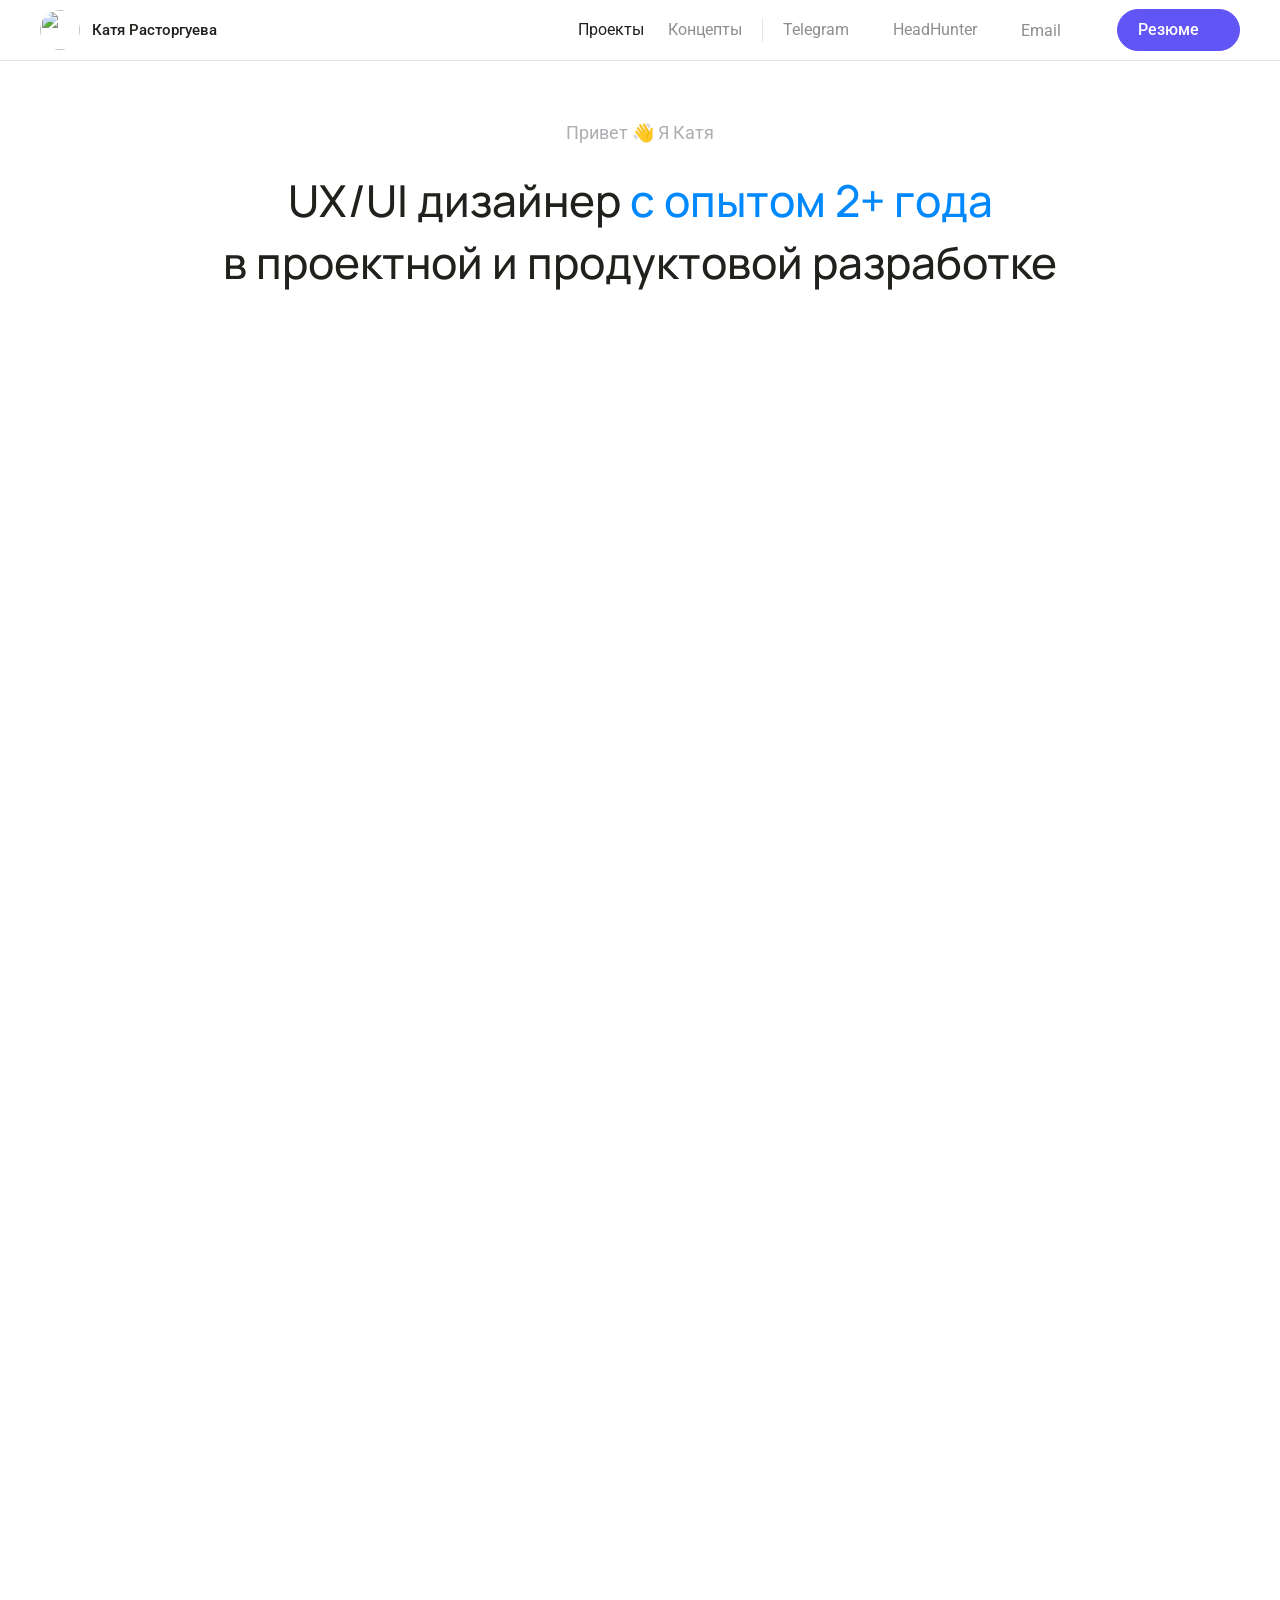
==== index.html @ cc16917a "Правки 10" ====
<!DOCTYPE html>
<html lang="ru">
<head>
  <meta charset="UTF-8">
  <meta name="viewport" content="width=device-width, initial-scale=1">
  <title>Катя Расторгуева — UX/UI дизайнер</title>
  <meta name="description" content="Портфолио UX/UI дизайнера: проекты, концепты и опыт.">
  <link rel="icon" href="assets/favicon/favicon.svg" type="image/svg+xml">
  <link rel="icon" href="assets/favicon/favicon-32.png" type="image/png" sizes="32x32">
  <link rel="apple-touch-icon" href="assets/favicon/apple-touch-icon.png">
  <link rel="preconnect" href="https://fonts.googleapis.com">
  <link rel="preconnect" href="https://fonts.gstatic.com" crossorigin>
  <link href="https://fonts.googleapis.com/css2?family=Roboto:wght@400;500&family=Manrope:wght@500&display=swap" rel="stylesheet">
  <link rel="stylesheet" href="styles.css">
</head>
<body class="page-home">
  <header class="header">
    <div class="container header__inner">
      <a class="profile" href="#top">
        <img class="profile__avatar" src="assets/img/avatar.png" width="40" height="40" alt="">
        <span class="profile__name">Катя Расторгуева</span>
      </a>

      <div class="header__actions">
        <nav class="menu" id="site-menu" aria-label="Основное меню">
          <a class="menu__link is-active" href="#projects" data-section="projects">Проекты</a>
          <a class="menu__link" href="#concepts" data-section="concepts">Концепты</a>
          <img class="menu__divider" src="assets/icons/divider.svg" width="28" height="1" alt="">
          <a class="menu__link menu__link--ext" href="https://t.me/r_ekaterina2415" target="_blank" rel="noopener">
            Telegram <img src="assets/icons/arrow-up-right.svg" width="16" height="16" alt="">
          </a>
          <a class="menu__link menu__link--ext" href="https://tomsk.hh.ru/resume/f0d37228ff0dd548300039ed1f62696d5a6b4d?hhtmFrom=profile" target="_blank" rel="noopener">
            HeadHunter <img src="assets/icons/arrow-up-right.svg" width="16" height="16" alt="">
          </a>
          <button class="menu__link menu__link--ext" type="button" data-copy-email="r.ekaterina2415@gmail.com" aria-label="Скопировать email">
            Email <img src="assets/icons/mail.svg" width="16" height="16" alt="">
          </button>
        </nav>

        <a class="button" href="assets/rastorgueva-ekaterina-cv.pdf" target="_blank" rel="noopener">
          Резюме <img class="button__icon" src="assets/icons/arrow-white.svg" width="16" height="16" alt="">
        </a>

        <button class="burger" type="button" aria-label="Открыть меню" aria-expanded="false" aria-controls="site-menu">
          <span class="burger__line"></span>
          <span class="burger__line"></span>
        </button>
      </div>
    </div>
  </header>

  <main id="top" class="container">
    <section class="hello">
      <p class="hello__greeting">Привет 👋 Я Катя</p>
      <h1 class="hello__title">
        <span class="line"><span class="line__inner">UX/UI дизайнер <span class="hello__accent">с опытом 2+ года</span></span></span>
        <span class="line"><span class="line__inner">в проектной и продуктовой разработке</span></span>
      </h1>
      <p class="hello__text reveal" style="--delay: 450ms">
        Проектирую с нуля и развиваю сайты, веб- и мобильные приложения для <b>B2C</b> и <b>B2B</b>.
      </p>
    </section>

    <section id="projects" class="section" aria-label="Проекты">
      <div class="projects">
        <a class="case reveal" href="case-new-school.html">
          <div class="case__image">
            <img class="case__cover" src="assets/img/card-1-cover.webp" width="1500" height="1000" alt="Макет личного кабинета Новой школы" loading="lazy">
          </div>
          <div class="case__info">
            <p class="case__tags"><span>EdTech</span><span>B2C</span><span>Web</span><span>Mobile App</span><span>2025</span></p>
            <h3 class="case__title">Личный кабинет ученика и родителя</h3>
            <p class="case__text">Редизайн страниц для онлайн-платформы подготовки к ЕГЭ и ОГЭ.</p>
          </div>
        </a>

        <a class="case reveal" href="case-minidino.html" style="--delay: 120ms">
          <div class="case__image">
            <img class="case__cover" src="assets/img/card-2-cover.webp" width="1500" height="1000" alt="Макет карточки товара Minidino" loading="lazy">
          </div>
          <div class="case__info">
            <p class="case__tags"><span>E-commerce</span><span>B2C</span><span>Web</span><span>Mobile App</span><span>2025</span></p>
            <h3 class="case__title">Minidino — редизайн страниц продаж</h3>
            <p class="case__text">Интернет-магазин детской одежды с 15 магазинами и охватом 7&nbsp;млн+.</p>
          </div>
        </a>

        <a class="case reveal" href="case-iasmos.html" style="--case-bg: #d3e5fa; --mock-w: 180.17%; --mock-h: 101.08%; --mock-l: -28.03%; --mock-t: -1.08%">
          <div class="case__image">
            <div class="case__cover">
              <img src="assets/img/card-3-cover.webp" alt="Макет CRM Iasmos" loading="lazy">
            </div>
          </div>
          <div class="case__info">
            <p class="case__tags"><span>E-commerce</span><span>B2B</span><span>Web</span><span>2026</span></p>
            <h3 class="case__title">Iasmos — CRM для менеджеров</h3>
            <p class="case__text">Веб-приложение с нуля для французской парфюмерной компании.</p>
          </div>
        </a>

        <a class="case reveal" href="case-sinftool.html" style="--delay: 120ms; --case-bg: #BDE5E5; --mock-w: 220.42%; --mock-h: 112.5%; --mock-l: -75.35%; --mock-t: -0.96%">
          <div class="case__image">
            <div class="case__mockup">
              <img src="assets/img/card-3-mockup.webp" alt="Макет интернет-магазина Sinftool" loading="lazy">
            </div>
          </div>
          <div class="case__info">
            <p class="case__tags"><span>E-commerce</span><span>B2C</span><span>B2B</span><span>Web</span><span>2026</span></p>
            <h3 class="case__title">Sinftool — интернет-магазин</h3>
            <p class="case__text">Крупный магазин металлорежущего оборудования, спроектированный с нуля.</p>
          </div>
        </a>
      </div>
    </section>

    <section id="concepts" class="section">
      <h2 class="section__title reveal">Концепты</h2>
      <div class="slider reveal">
        <div class="concepts__track">
          <figure class="concept">
            <button class="concept__image" type="button" aria-label="Открыть: Образовательная онлайн-платформа. Главная"><img src="assets/img/concept-1.webp" alt="" loading="lazy"></button>
          </figure>
          <figure class="concept">
            <button class="concept__image" type="button" aria-label="Открыть: Мобильное приложение с рецептами и трекером приемов пищи"><img src="assets/img/concept-2.webp" alt="" loading="lazy"></button>
          </figure>
          <figure class="concept">
            <button class="concept__image" type="button" aria-label="Открыть: Мобильное приложение для сети кофеен"><img src="assets/img/concept-3.webp" alt="" loading="lazy"></button>
          </figure>
        </div>
        <button class="slider__arrow slider__arrow--prev" type="button" aria-label="Предыдущий концепт" disabled>
          <svg width="20" height="20" viewBox="0 0 20 20" fill="none" aria-hidden="true"><path d="M12.5 4.5L7 10l5.5 5.5" stroke="currentColor" stroke-width="1.8" stroke-linecap="round" stroke-linejoin="round"/></svg>
        </button>
        <button class="slider__arrow slider__arrow--next" type="button" aria-label="Следующий концепт">
          <svg width="20" height="20" viewBox="0 0 20 20" fill="none" aria-hidden="true"><path d="M7.5 4.5L13 10l-5.5 5.5" stroke="currentColor" stroke-width="1.8" stroke-linecap="round" stroke-linejoin="round"/></svg>
        </button>
      </div>
    </section>
  </main>

  <footer class="footer container" id="contacts">
    <div class="contact reveal">
      <div class="contact__intro">
        <h2 class="contact__title">Открыта к сотрудничеству <span>и буду рада пообщаться</span></h2>
        <a class="button" href="assets/rastorgueva-ekaterina-cv.pdf" target="_blank" rel="noopener">
          Резюме <img class="button__icon" src="assets/icons/arrow-white.svg" width="16" height="16" alt="">
        </a>
      </div>

      <ul class="contact__list">
        <li>
          <a class="contact__link" href="https://t.me/r_ekaterina2415" target="_blank" rel="noopener">
            Telegram <img src="assets/icons/arrow-up-right.svg" width="16" height="16" alt="">
          </a>
        </li>
        <li>
          <a class="contact__link" href="https://tomsk.hh.ru/resume/f0d37228ff0dd548300039ed1f62696d5a6b4d?hhtmFrom=profile" target="_blank" rel="noopener">
            HeadHunter <img src="assets/icons/arrow-up-right.svg" width="16" height="16" alt="">
          </a>
        </li>
        <li>
          <button class="contact__link" type="button" data-copy-email="r.ekaterina2415@gmail.com" aria-label="Скопировать email">
            Email <img src="assets/icons/mail.svg" width="16" height="16" alt="">
          </button>
        </li>
      </ul>
    </div>
  </footer>

  <dialog class="lightbox" aria-label="Просмотр изображения">
    <button class="lightbox__close" type="button" aria-label="Закрыть">
      <svg width="20" height="20" viewBox="0 0 20 20" fill="none" aria-hidden="true">
        <path d="M4 4l12 12M16 4L4 16" stroke="currentColor" stroke-width="1.8" stroke-linecap="round"/>
      </svg>
    </button>
    <img class="lightbox__image" src="" alt="">
    <p class="lightbox__caption"></p>
  </dialog>

  <div class="toast" role="status" aria-live="polite">
    <span class="toast__text">Email скопирован</span>
    <button class="toast__close" type="button" aria-label="Закрыть уведомление">
      <svg width="16" height="16" viewBox="0 0 20 20" fill="none" aria-hidden="true">
        <path d="M5 5l10 10M15 5L5 15" stroke="currentColor" stroke-width="1.8" stroke-linecap="round"/>
      </svg>
    </button>
  </div>

  <script src="script.js"></script>
</body>
</html>
---- styles.css ----
/* ---------- Tokens (from Figma variables) ---------- */
:root {
  --black: #191919;
  --gray-2: #e4eaf0;
  --gray-3: #74798f;
  --gray-10: #313546;
  --gray-101: #adb5bd;
  --white: #ffffff;
  --link: #1e88e5;
  --accent: #07beb8;
  --bg: #f7f9fb;

  --font-display: "Manrope", system-ui, sans-serif;
  --font-body: "Roboto", system-ui, sans-serif;

  --container: 1600px;
  --gutter: 40px;
  --ease-out: cubic-bezier(0.22, 1, 0.36, 1);
}

/* ---------- Base ---------- */
*,
*::before,
*::after { box-sizing: border-box; }

html { scroll-behavior: smooth; scroll-padding-top: 96px; }

body {
  margin: 0;
  background: var(--bg);
  color: var(--black);
  font-family: var(--font-body);
  -webkit-font-smoothing: antialiased;
  overflow-x: hidden;
}

img { display: block; max-width: 100%; }
a { color: inherit; text-decoration: none; }
h1, h2, p, ul, figure { margin: 0; }
ul { padding: 0; list-style: none; }

.container {
  width: 100%;
  max-width: calc(var(--container) + var(--gutter) * 2);
  margin-inline: auto;
  padding-inline: var(--gutter);
}

/* ---------- Header ---------- */
.header {
  position: sticky;
  top: 0;
  z-index: 10;
  background: rgba(247, 249, 251, 0.35);
  backdrop-filter: blur(12px);
  -webkit-backdrop-filter: blur(12px);
  transition: background-color 0.3s ease;
  animation: fade-in 0.8s ease both;
}
.header.is-scrolled {
  background: rgba(247, 249, 251, 0.75);
}

.header__inner {
  position: relative;
  display: flex;
  align-items: center;
  justify-content: space-between;
  padding-block: 16px;
}

.profile {
  display: flex;
  align-items: center;
  gap: 12px;
}
.profile__avatar {
  width: 40px;
  height: 40px;
  border-radius: 50%;
}
.profile__name {
  font-weight: 500;
  font-size: 15px;
  line-height: 20px;
  white-space: nowrap;
}

.header__actions {
  display: flex;
  align-items: center;
  gap: 10px;
}

.menu {
  position: relative;
  display: flex;
  align-items: center;
  height: 50px;
  padding: 0 10px 0 16px;
  background: rgba(255, 255, 255, 0.9);
  border: 1px solid var(--gray-2);
  border-radius: 25px;
}

.menu__link {
  position: relative;
  display: flex;
  align-items: center;
  gap: 4px;
  height: 50px;
  padding-inline: 12px;
  font-size: 16px;
  line-height: 20px;
  white-space: nowrap;
  opacity: 0.5;
  transition: opacity 0.25s ease;
}
button.menu__link {
  border: 0;
  background: none;
  font: inherit;
  color: inherit;
  cursor: pointer;
}

.menu__link:hover,
.menu__link:focus-visible,
.menu__link.is-active { opacity: 1; }


.menu__divider {
  width: 1px;
  height: 28px;
  object-fit: fill;
  background: var(--gray-2);
  margin-inline: 4px;
}

.button {
  display: inline-flex;
  align-items: center;
  justify-content: center;
  gap: 6px;
  padding: 14px 28px 14px 32px;
  border: 1px solid var(--black);
  border-radius: 25px;
  background: var(--black);
  color: var(--white);
  font-weight: 500;
  font-size: 16px;
  line-height: 20px;
  white-space: nowrap;
  transition: opacity 0.2s ease;
}
.button:hover { opacity: 0.8; }

/* ---------- Home page (new design) ---------- */
.page-home {
  --black: #21201d;
  --bg: var(--white);
  --blue: #0088ff;
  --indigo: #6155f5;
  --gray: #8e8e93;
  --gray-light: #aeaeb2;
  --gray-5: #e5e5ea;
}

/* Header: plain links on white, indigo résumé button */
.page-home .header {
  background: rgba(255, 255, 255, 0.85);
  border-bottom: 1px solid var(--gray-5);
}
.page-home .header.is-scrolled { background: rgba(255, 255, 255, 0.92); }
.page-home .header__inner { height: 60px; padding-block: 0; }
.page-home .header__actions { gap: 24px; }
.page-home .button {
  gap: 8px;
  padding: 10px 16px 10px 20px;
  border-color: var(--indigo);
  background: var(--indigo);
}

@media (min-width: 1101px) {
  .page-home .menu {
    height: 40px;
    padding: 0;
    background: none;
    border: 0;
  }
  .page-home .menu__link { height: 40px; }
  .page-home .menu__divider {
    height: 24px;
    margin-inline: 8px;
    background: var(--gray-5);
  }
}

/* ---------- Hello ---------- */
.hello {
  display: flex;
  flex-direction: column;
  align-items: center;
  gap: 24px;
  padding: 60px 0 100px;
  text-align: center;
}
.hello__greeting {
  font-size: 18px;
  line-height: 24px;
  color: var(--gray-light);
  animation: fade-in 0.8s ease both;
}
.hello__title {
  font-family: var(--font-display);
  font-weight: 500;
  font-size: 44px;
  line-height: 62px;
}
.hello__accent { color: var(--blue); }
.hello__text {
  font-size: 20px;
  line-height: 32px;
  color: var(--gray);
}
.hello__text b { font-weight: 400; color: var(--black); }

/* Line-by-line fade in */
.line { display: block; }
.line__inner {
  display: inline-block;
  animation: fade-in 1s ease both;
}
.line:nth-child(1) .line__inner { animation-delay: 0.15s; }
.line:nth-child(2) .line__inner { animation-delay: 0.3s; }

/* ---------- Sections ---------- */
.section {
  display: flex;
  flex-direction: column;
  gap: 24px;
  width: 100%;
  max-width: 1000px;
  margin-inline: auto;
  padding-bottom: 80px;
}
/* The project grid is wider than the other sections, up to 2000px */
.page-home main.container { --container: 2000px; }
#projects { max-width: 2000px; padding-bottom: 120px; }
#concepts { max-width: 2000px; }
.section__title {
  font-family: var(--font-display);
  font-weight: 500;
  font-size: 26px;
  line-height: 32px;
  letter-spacing: -0.32px;
}

/* ---------- Scroll reveal ---------- */
.reveal {
  opacity: 0;
  transition: opacity 0.9s ease var(--delay, 0ms);
}
.reveal.is-visible { opacity: 1; }

/* ---------- Project cases ---------- */
.projects {
  display: grid;
  grid-template-columns: repeat(2, minmax(0, 1fr));
  gap: 64px 24px;
}

.case {
  display: flex;
  flex-direction: column;
  gap: 20px;
  min-width: 0;
}

.case__image {
  position: relative;
  container-type: size;
  overflow: hidden;
  aspect-ratio: 3 / 2;
  border-radius: 20px;
  background: var(--case-bg, var(--gray-2));
  isolation: isolate;
}

/* White veil over the cover on hover; the mockup sits above it */
.case__image::after {
  content: "";
  position: absolute;
  inset: 0;
  z-index: -1;
  background: var(--white);
  opacity: 0;
  transition: opacity 0.4s ease;
  pointer-events: none;
}
.case:hover .case__image::after { opacity: 0.3; }

/* Ready-made cover: background and mockup in one image */
.case__cover {
  position: absolute;
  inset: 0;
  width: 100%;
  height: 100%;
  object-fit: cover;
  transition: transform 0.7s var(--ease-out);
}
.case__image:has(.case__cover)::after { display: none; }

/* The 700×520 box the mockup crops were measured in, centered at the bottom:
   as wide as the cover, but never taller than 80% of it */
.case__mockup {
  position: absolute;
  inset-inline: 0;
  bottom: 0;
  margin-inline: auto;
  width: min(100cqw, 80cqh * 700 / 520);
  aspect-ratio: 700 / 520;
  transform-origin: bottom center;
  transition: transform 0.7s var(--ease-out);
}
.case__mockup img {
  position: absolute;
  width: var(--mock-w);
  height: var(--mock-h);
  left: var(--mock-l);
  top: var(--mock-t);
  max-width: none;
  opacity: 0;
  transition: opacity 0.9s ease 0.15s;
}
.case.is-visible .case__mockup img { opacity: 1; }

.case__info {
  display: flex;
  flex-direction: column;
  gap: 8px;
}

/* Pills: the first tag (the domain) is highlighted */
.case__tags {
  display: flex;
  flex-wrap: wrap;
  gap: 4px;
  font-weight: 500;
  font-size: 13px;
  line-height: 16px;
  letter-spacing: 0.04em;
  text-transform: uppercase;
}
.case__tags span {
  padding: 4px 8px;
  border-radius: 6px;
  background: #eef1f5;
  color: #8e8e93;
}

.case__title {
  margin: 0;
  font-family: var(--font-display);
  font-weight: 500;
  font-size: 24px;
  line-height: 40px;
  letter-spacing: -0.16px;
  color: var(--black);
  transition: color 0.3s ease;
}

.case__text {
  margin-top: 2px;
  font-size: 16px;
  line-height: 22px;
  color: var(--gray-3);
}

a.case { cursor: pointer; }
a.case:hover .case__mockup { transform: translateY(-6px) scale(1.01); }
a.case:hover .case__cover { transform: scale(1.015); }
.case:focus-visible { outline: 2px solid var(--accent); outline-offset: 6px; border-radius: 24px; }

/* ---------- Concepts ---------- */
/* Horizontal slider: square cards, three per view on desktop */
.page-home { overflow-x: clip; }
.slider { position: relative; }
/* The track bleeds to the window edges, while the first card stays aligned with the grid */
.concepts__track {
  display: flex;
  gap: 16px;
  margin-inline: calc(50% - 50vw);
  padding-inline: calc(50vw - 50%);
  /* Same offset as the padding, but % here would refer to the track itself */
  scroll-padding-inline: max(var(--gutter), (100vw - 2000px) / 2);
  /* Room for the hover zoom: overflow-x: auto clips vertically too */
  padding-block: 24px;
  margin-block: -24px;
  overflow-x: auto;
  scroll-snap-type: x mandatory;
  overscroll-behavior-x: contain;
  scrollbar-width: none;
}
.concepts__track::-webkit-scrollbar { display: none; }

.concept {
  position: relative;
  flex: 0 0 calc((100% - 32px) / 3);
  scroll-snap-align: start;
}

.concept__image {
  display: block;
  width: 100%;
  aspect-ratio: 1;
  padding: 0;
  border: 0;
  overflow: hidden;
  border-radius: 24px;
  background: var(--gray-2);
  cursor: zoom-in;
  transition: transform 0.5s var(--ease-out);
}
.concept:hover .concept__image { transform: scale(1.02); }
.concept__image:focus-visible { outline: 2px solid var(--accent); outline-offset: -2px; }
.concept__image img {
  width: 100%;
  height: 100%;
  object-fit: cover;
}

/* Arrows appear while the slider is hovered and hide at either end */
.slider__arrow {
  position: absolute;
  top: 50%;
  z-index: 1;
  display: grid;
  place-items: center;
  width: 48px;
  height: 48px;
  padding: 0;
  border: 0;
  border-radius: 50%;
  background: rgba(255, 255, 255, 0.9);
  box-shadow: 0 4px 16px rgba(25, 25, 25, 0.12);
  color: var(--black);
  cursor: pointer;
  opacity: 0;
  transform: translateY(-50%);
  transition: opacity 0.2s ease, background-color 0.2s ease;
}
.slider__arrow--prev { left: 16px; }
.slider__arrow--next { right: 16px; }
.slider:hover .slider__arrow,
.slider__arrow:focus-visible { opacity: 1; }
.slider__arrow:hover { background: var(--white); }
.slider__arrow:focus-visible { outline: 2px solid var(--accent); outline-offset: 2px; }
.slider .slider__arrow:disabled { opacity: 0; pointer-events: none; }

@media (hover: none) {
  .slider__arrow { display: none; }
}

@media (max-width: 960px) {
  .concept { flex-basis: calc((100% - 16px) / 2); }
}

/* ---------- Case page ---------- */
.case-page {
  padding: 40px var(--gutter) 140px;
  max-width: 1000px;
  margin-inline: auto;
}

/* Hero */
.case-hero {
  position: relative;
  aspect-ratio: 1500 / 1000;
  border-radius: 24px;
  overflow: hidden;
}
.case-hero__cover {
  display: block;
  width: 100%;
  height: 100%;
  object-fit: cover;
}

/* Back button sits in a notch cut out of the hero's bottom-left corner */
.case-hero__back {
  position: absolute;
  left: 0;
  bottom: 0;
  display: grid;
  place-items: center;
  width: 60px;
  height: 60px;
  border-top-right-radius: 24px;
  background: var(--bg);
}
.case-hero__back > img:first-child { transition: transform 0.3s var(--ease-out); }
.case-hero__back:hover > img:first-child { transform: translateX(-4px); }
.case-hero__back:focus-visible { outline: 2px solid var(--accent); outline-offset: -4px; }
.case-hero__corner { position: absolute; }
.case-hero__corner--top { left: 0; bottom: 100%; }
.case-hero__corner--right { left: 100%; bottom: 0; }

/* Two-column text rows: 400px aside + content */
.case-row {
  display: flex;
  gap: 40px;
  align-items: flex-start;
  padding-bottom: 80px;
}
.case-row--intro { padding: 80px 0 120px; }

.case-row__aside {
  display: flex;
  flex-direction: column;
  gap: 24px;
  flex: 0 0 400px;
}
.case-row__body {
  display: flex;
  flex-direction: column;
  gap: 24px;
  flex: 1;
  min-width: 0;
}

.case-intro__title {
  font-family: var(--font-display);
  font-weight: 500;
  font-size: 42px;
  line-height: 42px;
}
.case-intro__title--long { line-height: 50px; }
.case-intro__link {
  align-self: flex-start;
  font-size: 18px;
  line-height: 32px;
  color: var(--link);
  text-decoration: underline;
  text-underline-position: from-font;
  transition: opacity 0.2s ease;
}
.case-intro__link:hover { opacity: 0.6; }
.case-intro__meta {
  font-size: 18px;
  line-height: 32px;
  color: var(--gray-3);
}

.case-row__title {
  font-family: var(--font-display);
  font-weight: 500;
  font-size: 28px;
  line-height: 36px;
}

.case-row__body h3 {
  margin: 0;
  font-weight: 600;
  font-size: 20px;
  line-height: 32px;
}

.case-text {
  display: flex;
  flex-direction: column;
  gap: 10px;
  font-size: 18px;
  line-height: 30px;
}
.case-text ul {
  padding-left: 27px;
  list-style: disc;
}

/* Screenshots */
.case-gallery {
  display: flex;
  flex-direction: column;
  gap: 20px;
  padding-bottom: 100px;
}
.case-gallery--last { padding-bottom: 0; }
.case-gallery__pair {
  display: grid;
  grid-template-columns: repeat(2, 1fr);
  gap: 20px;
}

.case-shot {
  display: block;
  width: 100%;
  aspect-ratio: var(--ratio, 1 / 1);
  padding: 0;
  border: 0;
  overflow: hidden;
  border-radius: 20px;
  background: var(--gray-2);
  cursor: zoom-in;
}
.case-shot--wide { border-radius: 24px; }
.case-shot img {
  width: 100%;
  height: 100%;
  object-fit: cover;
  transition: transform 0.8s var(--ease-out);
}
.case-shot:hover img { transform: scale(1.02); }
.case-shot:focus-visible { outline: 2px solid var(--accent); outline-offset: 4px; }

/* ---------- Lightbox ---------- */
.lightbox {
  width: 100vw;
  height: 100vh;
  max-width: none;
  max-height: none;
  margin: 0;
  padding: 72px 24px 40px;
  border: 0;
  background: transparent;
  display: flex;
  flex-direction: column;
  align-items: center;
  justify-content: center;
  gap: 16px;
  opacity: 0;
  transition: opacity 0.3s ease;
}
.lightbox:not([open]) { display: none; }
.lightbox.is-open { opacity: 1; }
.lightbox::backdrop { background: rgba(15, 17, 22, 0.85); }

.lightbox__image {
  max-width: min(1400px, 100%);
  max-height: calc(100% - 40px);
  object-fit: contain;
  border-radius: 16px;
  transform: scale(0.94);
  transition: transform 0.4s var(--ease-out);
}
.lightbox.is-open .lightbox__image { transform: none; }

.lightbox__caption:empty { display: none; }
.lightbox__caption {
  font-size: 16px;
  line-height: 24px;
  color: rgba(255, 255, 255, 0.7);
  text-align: center;
}

.lightbox__close {
  position: absolute;
  top: 20px;
  right: 20px;
  display: grid;
  place-items: center;
  width: 44px;
  height: 44px;
  border: 0;
  border-radius: 50%;
  background: rgba(255, 255, 255, 0.12);
  color: var(--white);
  cursor: pointer;
  transition: background-color 0.2s ease, transform 0.3s var(--ease-out);
}
.lightbox__close:hover { background: rgba(255, 255, 255, 0.24); transform: rotate(90deg); }
.lightbox__close:focus-visible { outline: 2px solid var(--white); outline-offset: 2px; }

/* ---------- Toast ---------- */
.toast {
  position: fixed;
  left: 50%;
  bottom: 32px;
  z-index: 20;
  display: flex;
  align-items: center;
  gap: 10px;
  padding: 10px 10px 10px 20px;
  border-radius: 28px;
  background: rgba(25, 25, 25, 0.8);
  backdrop-filter: blur(12px);
  -webkit-backdrop-filter: blur(12px);
  color: var(--white);
  font-size: 16px;
  line-height: 20px;
  white-space: nowrap;
  box-shadow: 0 12px 32px -12px rgba(25, 25, 25, 0.5);
  opacity: 0;
  visibility: hidden;
  transform: translate(-50%, 24px);
  transition: opacity 0.3s ease, transform 0.4s var(--ease-out), visibility 0s linear 0.4s;
}
.toast.is-visible {
  opacity: 1;
  visibility: visible;
  transform: translate(-50%, 0);
  transition: opacity 0.3s ease, transform 0.4s var(--ease-out), visibility 0s;
}
.toast__close {
  display: grid;
  place-items: center;
  width: 28px;
  height: 28px;
  margin-left: 6px;
  padding: 0;
  border: 0;
  border-radius: 50%;
  background: rgba(255, 255, 255, 0.12);
  color: var(--white);
  cursor: pointer;
  transition: background-color 0.2s ease;
}
.toast__close:hover { background: rgba(255, 255, 255, 0.24); }
.toast__close:focus-visible { outline: 2px solid var(--white); outline-offset: 2px; }

/* ---------- Footer ---------- */
.footer {
  display: flex;
  flex-direction: column;
  align-items: center;
  gap: 48px;
  padding-bottom: 100px;
}

.footer__title {
  font-family: var(--font-display);
  font-weight: 500;
  font-size: 50px;
  line-height: 62px;
  text-align: center;
}

.footer__signature {
  position: relative;
  width: 271px;
  height: 52px;
}
.footer__signature > img:first-child {
  width: 271px;
  height: 52px;
  clip-path: inset(0 100% 0 0);
  transition: clip-path 1.6s cubic-bezier(0.65, 0, 0.35, 1) 0.3s;
}
.footer__signature.is-visible > img:first-child { clip-path: inset(0 0 0 0); }

.footer__arrow {
  position: absolute;
  left: 287px;
  top: 30px;
  width: 15.8px;
  height: 51.1px;
  opacity: 0;
  transition: opacity 0.4s ease 1.7s;
}
.footer__signature.is-visible .footer__arrow {
  opacity: 1;
  animation: bob 1.8s ease-in-out 2.1s infinite;
}

@keyframes bob {
  0%, 100% { transform: translateY(0); }
  50%      { transform: translateY(5px); }
}

.footer__menu {
  display: flex;
  align-items: center;
}
.footer__menu .menu__link {
  padding-inline: 20px;
  font-size: 18px;
  line-height: 17px;
}

/* Home footer: contact card as wide as the project grid */
.page-home .footer {
  --container: 2000px;
  display: block;
  padding-bottom: 40px;
}

.contact {
  display: flex;
  align-items: flex-start;
  gap: 80px;
  padding: 80px;
  border-radius: 32px;
  background: #F2F4F8;
}
.contact__intro,
.contact__list { flex: 1 1 0; min-width: 0; }

.contact__intro {
  display: flex;
  flex-direction: column;
  align-items: flex-start;
  gap: 40px;
}
.contact__title {
  margin: 0;
  font-family: var(--font-display);
  font-weight: 500;
  font-size: 44px;
  line-height: 56px;
  letter-spacing: -0.4px;
  color: var(--black);
}
.contact__title span { display: block; color: var(--gray); }

.contact__list {
  margin: 0;
  padding: 0;
  list-style: none;
}
.contact__list li { padding-block: 10px; border-bottom: 1px solid #c7c7cc; }
.contact__list li:last-child { border-bottom: 0; }
.contact__link {
  display: flex;
  align-items: center;
  justify-content: space-between;
  width: 100%;
  height: 40px;
  padding: 0 16px;
  border: 0;
  background: none;
  font: inherit;
  font-size: 18px;
  line-height: 20px;
  color: var(--black);
  cursor: pointer;
  opacity: 0.5;
  transition: opacity 0.2s ease;
}
.contact__link:hover { opacity: 1; }
.contact__link:focus-visible { opacity: 1; outline: 2px solid var(--accent); outline-offset: 2px; }

@media (max-width: 960px) {
  .contact { flex-direction: column; gap: 40px; padding: 48px; }
  .contact__intro, .contact__list { flex: none; width: 100%; }
}

@media (max-width: 720px) {
  .page-home .footer { padding-bottom: 16px; }
  .contact { gap: 32px; padding: 32px 20px 20px; border-radius: 24px; }
  .contact__intro { gap: 24px; }
  .contact__title { font-size: 30px; line-height: 40px; }
  .contact__link { padding-inline: 8px; font-size: 17px; }
}

/* ---------- Responsive ---------- */
/* ---------- Burger menu ---------- */
.burger { display: none; }

@media (max-width: 1100px) {
  .burger {
    position: relative;
    display: block;
    flex: none;
    width: 50px;
    height: 50px;
    padding: 0;
    border: 1px solid var(--gray-2);
    border-radius: 50%;
    background: rgba(255, 255, 255, 0.9);
    cursor: pointer;
    transition: border-color 0.2s ease;
  }
  .burger:hover { border-color: var(--gray-101); }
  .burger:focus-visible { outline: 2px solid var(--accent); outline-offset: 2px; }

  .burger__line {
    position: absolute;
    left: 15px;
    width: 18px;
    height: 1.6px;
    border-radius: 1px;
    background: var(--black);
    transition: transform 0.35s var(--ease-out);
  }
  .burger__line:nth-child(1) { top: 20px; }
  .burger__line:nth-child(2) { top: 27px; }
  .burger[aria-expanded="true"] .burger__line:nth-child(1) { transform: translateY(3.5px) rotate(45deg); }
  .burger[aria-expanded="true"] .burger__line:nth-child(2) { transform: translateY(-3.5px) rotate(-45deg); }

  /* The desktop menu turns into a dropdown panel under the header */
  .menu {
    position: absolute;
    top: calc(100% - 6px);
    right: var(--gutter);
    flex-direction: column;
    align-items: stretch;
    width: 300px;
    height: auto;
    padding: 8px;
    border-radius: 20px;
    background: var(--white);
    box-shadow: 0 20px 40px -16px rgba(25, 25, 25, 0.18);
    opacity: 0;
    visibility: hidden;
    transform: translateY(-8px) scale(0.98);
    transform-origin: top right;
    transition: opacity 0.25s ease, transform 0.35s var(--ease-out), visibility 0s linear 0.35s;
  }
  .menu.is-open {
    opacity: 1;
    visibility: visible;
    transform: none;
    transition: opacity 0.25s ease, transform 0.35s var(--ease-out), visibility 0s;
  }

  .menu__link {
    justify-content: space-between;
    width: 100%;
    height: 48px;
    padding-inline: 12px;
    border-radius: 12px;
    font-size: 17px;
  }

  .menu__divider {
    width: auto;
    height: 1px;
    margin: 6px 12px;
  }
}

@media (max-width: 960px) {
  .case-row { flex-direction: column; gap: 24px; }
  .case-row__aside { flex: none; width: 100%; }
  .case-row--intro { padding: 56px 0 80px; }
}

@media (max-width: 720px) {
  .case-page { padding-top: 16px; padding-bottom: 80px; }
  .case-hero__back { width: 48px; height: 48px; border-top-right-radius: 18px; }
  .case-hero__corner { width: 10px; height: 10px; }
  .case-row { padding-bottom: 56px; }
  .case-row--intro { padding: 40px 0 64px; }
  .case-row__aside { gap: 12px; }
  .case-row__body { gap: 16px; }
  .case-intro__title { font-size: 34px; line-height: 38px; }
  .case-intro__title--long { line-height: 42px; }
  .case-row__title { font-size: 24px; line-height: 32px; }
  .case-row__body h3 { font-size: 18px; line-height: 28px; }
  .case-text { font-size: 16px; line-height: 26px; }
  .case-gallery { gap: 12px; padding-bottom: 64px; }
  .case-gallery__pair { grid-template-columns: 1fr; gap: 12px; }
  .case-shot, .case-shot--wide { border-radius: 16px; }

  :root { --gutter: 16px; }
  .header__inner { gap: 12px; }
  .menu { width: calc(100% - var(--gutter) * 2); }
  .button { padding: 12px 20px 12px 24px; }

  .page-home .header__inner { height: 56px; }
  .hello { gap: 16px; padding: 40px 0 64px; }
  .hello__greeting { font-size: 17px; line-height: 26px; }
  .hello__title { font-size: 30px; line-height: 40px; }
  .line, .line__inner { display: inline; }
  .hello__text { font-size: 17px; line-height: 27px; }

  .section, #projects { gap: 20px; padding-bottom: 72px; }
  .section__title { font-size: 24px; line-height: 30px; }

  .projects { grid-template-columns: minmax(0, 1fr); gap: 40px; }
  .case__image { border-radius: 16px; }
  .case__title { font-size: 20px; line-height: 28px; }
  a.case:hover .case__mockup { transform: translateY(-6px); }

  .concepts__track { gap: 16px; }
  .concept { flex-basis: 82%; }
  .concept__image { border-radius: 16px; }

  .footer { gap: 36px; padding-bottom: 64px; }
  .footer__title { font-size: 32px; line-height: 40px; }
  .footer__menu .menu__link { padding-inline: 12px; font-size: 16px; }
  .toast { bottom: 20px; }
}

@media (max-width: 480px) {
  .profile { min-width: 0; gap: 10px; }
  .profile__avatar { flex: none; }
  .profile__name { white-space: normal; font-size: 15px; line-height: 18px; }
  .header__actions { gap: 8px; flex: none; }
  .button { gap: 4px; padding: 12px 16px; font-size: 15px; }
}

@keyframes fade-in {
  from { opacity: 0; }
  to   { opacity: 1; }
}

/* ---------- Reduced motion ---------- */
@media (prefers-reduced-motion: reduce) {
  html { scroll-behavior: auto; }
  *,
  *::before,
  *::after {
    animation-duration: 0.01ms !important;
    animation-iteration-count: 1 !important;
    transition-duration: 0.01ms !important;
    transition-delay: 0s !important;
  }
  .case-hero__mockup img { animation: none; }
  .reveal,
  .case__mockup img { opacity: 1; transform: none; }
  .footer__signature > img:first-child { clip-path: none; }
  .footer__arrow { opacity: 1; }
}
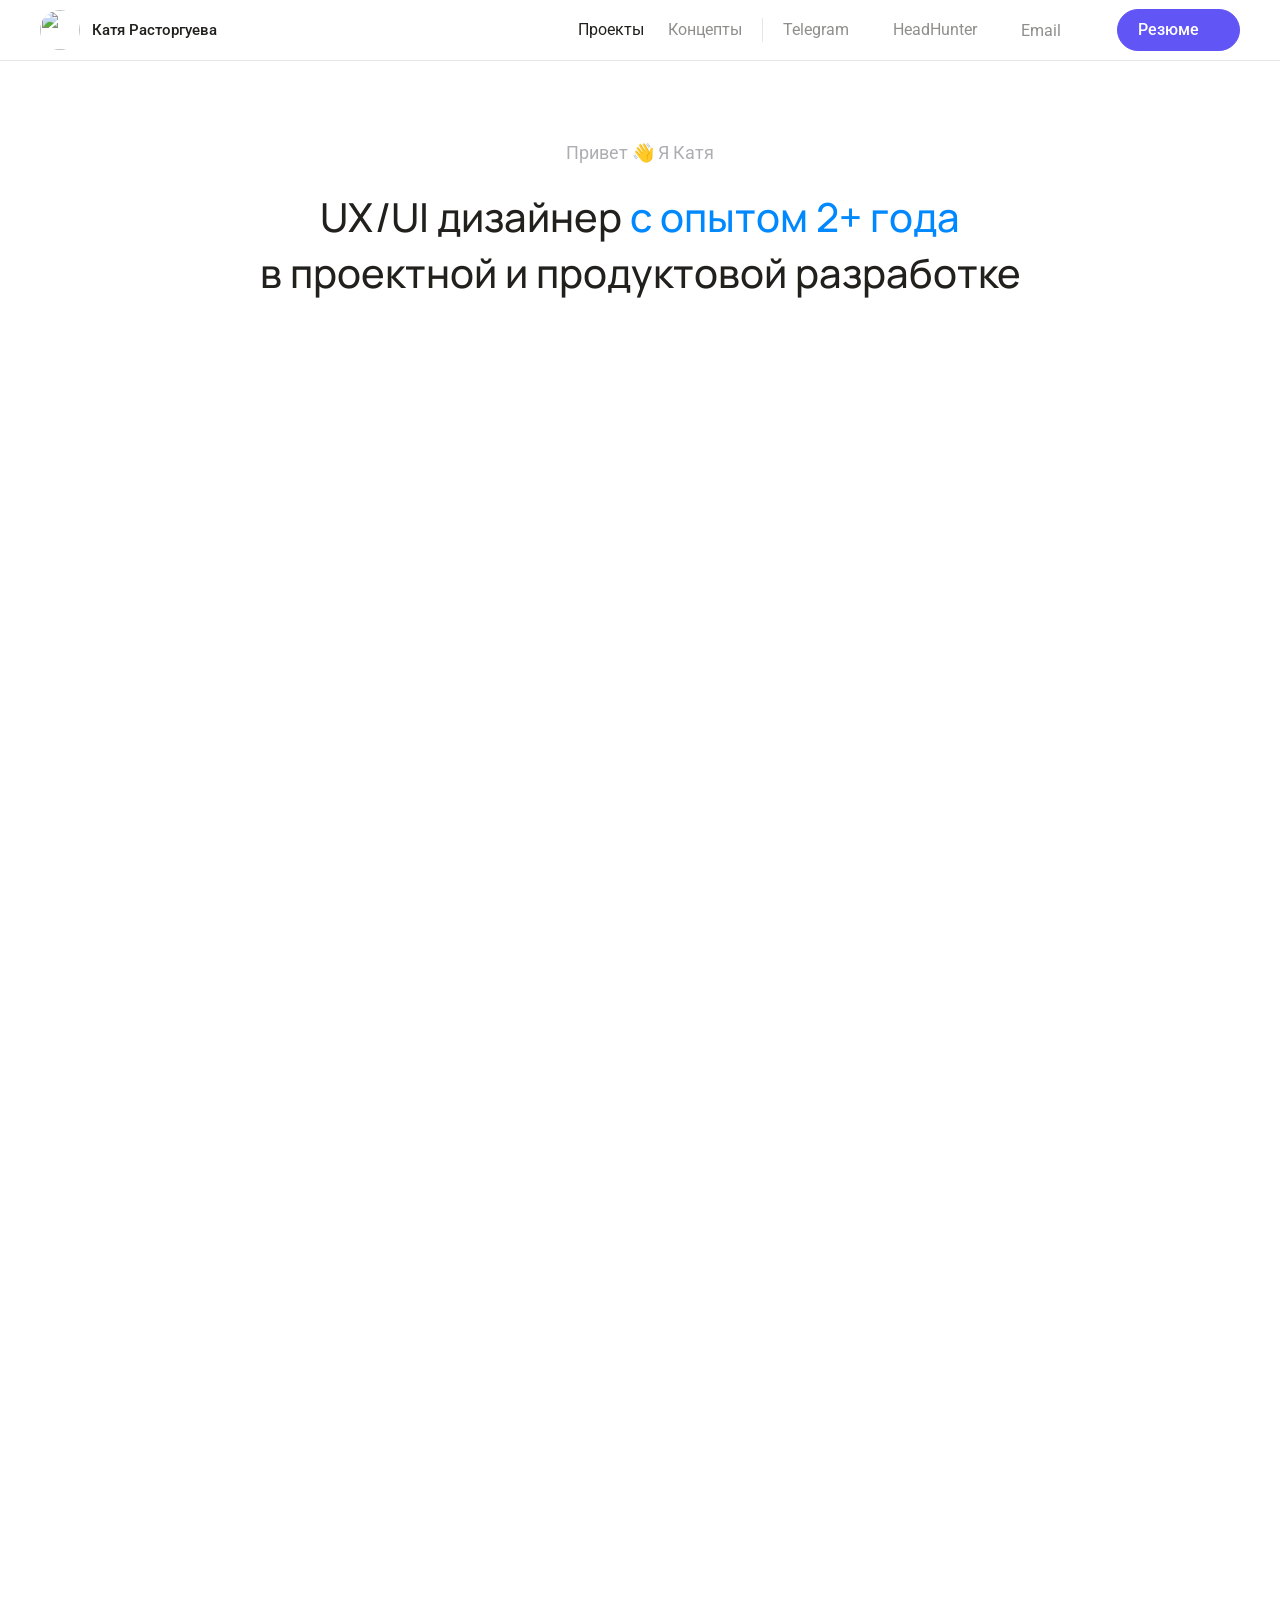
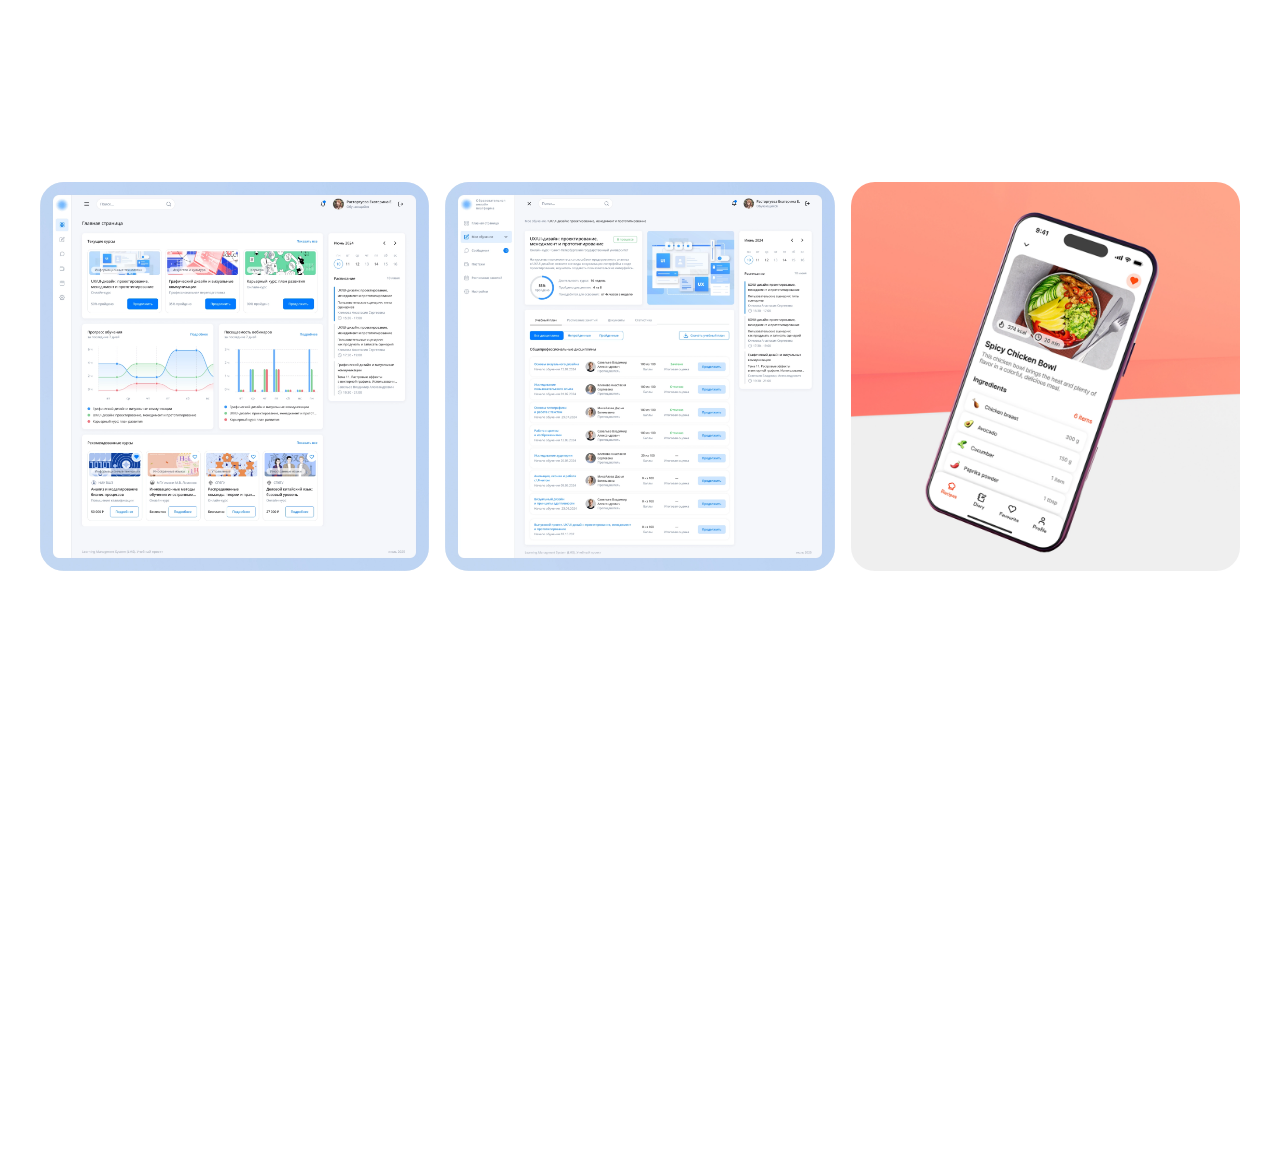
==== commit 37751147: "Правки 10.11" ====
--- a/index.html
+++ b/index.html
@@ -115,24 +115,16 @@
 
     <section id="concepts" class="section">
       <h2 class="section__title reveal">Концепты</h2>
-      <div class="slider reveal">
-        <div class="concepts__track">
-          <figure class="concept">
-            <button class="concept__image" type="button" aria-label="Открыть: Образовательная онлайн-платформа. Главная"><img src="assets/img/concept-1.webp" alt="" loading="lazy"></button>
-          </figure>
-          <figure class="concept">
-            <button class="concept__image" type="button" aria-label="Открыть: Мобильное приложение с рецептами и трекером приемов пищи"><img src="assets/img/concept-2.webp" alt="" loading="lazy"></button>
-          </figure>
-          <figure class="concept">
-            <button class="concept__image" type="button" aria-label="Открыть: Мобильное приложение для сети кофеен"><img src="assets/img/concept-3.webp" alt="" loading="lazy"></button>
-          </figure>
-        </div>
-        <button class="slider__arrow slider__arrow--prev" type="button" aria-label="Предыдущий концепт" disabled>
-          <svg width="20" height="20" viewBox="0 0 20 20" fill="none" aria-hidden="true"><path d="M12.5 4.5L7 10l5.5 5.5" stroke="currentColor" stroke-width="1.8" stroke-linecap="round" stroke-linejoin="round"/></svg>
-        </button>
-        <button class="slider__arrow slider__arrow--next" type="button" aria-label="Следующий концепт">
-          <svg width="20" height="20" viewBox="0 0 20 20" fill="none" aria-hidden="true"><path d="M7.5 4.5L13 10l-5.5 5.5" stroke="currentColor" stroke-width="1.8" stroke-linecap="round" stroke-linejoin="round"/></svg>
-        </button>
+      <div class="concepts__track">
+        <figure class="concept">
+          <button class="concept__image" type="button" aria-label="Открыть: Образовательная онлайн-платформа. Главная"><img src="assets/img/concept-1.webp" alt="" loading="lazy"></button>
+        </figure>
+        <figure class="concept">
+          <button class="concept__image" type="button" aria-label="Открыть: Мобильное приложение с рецептами и трекером приемов пищи"><img src="assets/img/concept-2.webp" alt="" loading="lazy"></button>
+        </figure>
+        <figure class="concept">
+          <button class="concept__image" type="button" aria-label="Открыть: Мобильное приложение для сети кофеен"><img src="assets/img/concept-3.webp" alt="" loading="lazy"></button>
+        </figure>
       </div>
     </section>
   </main>
--- a/styles.css
+++ b/styles.css
@@ -32,6 +32,18 @@
   font-family: var(--font-body);
   -webkit-font-smoothing: antialiased;
   overflow-x: hidden;
+}
+body.page-case {
+  background: var(--white);
+}
+body.page-case {
+  --black: #21201d;
+  --bg: var(--white);
+  --blue: #0088ff;
+  --indigo: #6155f5;
+  --gray: #8e8e93;
+  --gray-light: #aeaeb2;
+  --gray-5: #e5e5ea;
 }
 
 img { display: block; max-width: 100%; }
@@ -167,14 +179,19 @@
 }
 
 /* Header: plain links on white, indigo résumé button */
-.page-home .header {
+.page-home .header,
+.page-case .header {
   background: rgba(255, 255, 255, 0.85);
   border-bottom: 1px solid var(--gray-5);
 }
-.page-home .header.is-scrolled { background: rgba(255, 255, 255, 0.92); }
-.page-home .header__inner { height: 60px; padding-block: 0; }
-.page-home .header__actions { gap: 24px; }
-.page-home .button {
+.page-home .header.is-scrolled,
+.page-case .header.is-scrolled { background: rgba(255, 255, 255, 0.92); }
+.page-home .header__inner,
+.page-case .header__inner { height: 60px; padding-block: 0; }
+.page-home .header__actions,
+.page-case .header__actions { gap: 24px; }
+.page-home .button,
+.page-case .button {
   gap: 8px;
   padding: 10px 16px 10px 20px;
   border-color: var(--indigo);
@@ -182,14 +199,17 @@
 }
 
 @media (min-width: 1101px) {
-  .page-home .menu {
+  .page-home .menu,
+  .page-case .menu {
     height: 40px;
     padding: 0;
     background: none;
     border: 0;
   }
-  .page-home .menu__link { height: 40px; }
-  .page-home .menu__divider {
+  .page-home .menu__link,
+  .page-case .menu__link { height: 40px; }
+  .page-home .menu__divider,
+  .page-case .menu__divider {
     height: 24px;
     margin-inline: 8px;
     background: var(--gray-5);
@@ -202,7 +222,7 @@
   flex-direction: column;
   align-items: center;
   gap: 24px;
-  padding: 60px 0 100px;
+  padding: 80px 0 120px;
   text-align: center;
 }
 .hello__greeting {
@@ -214,8 +234,8 @@
 .hello__title {
   font-family: var(--font-display);
   font-weight: 500;
-  font-size: 44px;
-  line-height: 62px;
+  font-size: 40px;
+  line-height: 56px;
 }
 .hello__accent { color: var(--blue); }
 .hello__text {
@@ -223,7 +243,7 @@
   line-height: 32px;
   color: var(--gray);
 }
-.hello__text b { font-weight: 400; color: var(--black); }
+.hello__text b { font-weight: 400; color: var(--gray); }
 
 /* Line-by-line fade in */
 .line { display: block; }
@@ -244,10 +264,12 @@
   margin-inline: auto;
   padding-bottom: 80px;
 }
-/* The project grid is wider than the other sections, up to 2000px */
-.page-home main.container { --container: 2000px; }
-#projects { max-width: 2000px; padding-bottom: 120px; }
-#concepts { max-width: 2000px; }
+/* The project grid is wider than the other sections, up to 1900px */
+.page-home main.container { --container: 1900px; }
+.page-home .header .container { --container: 1900px; }
+.page-case .header .container { --container: 1900px; }
+#projects { max-width: 1900px; padding-bottom: 120px; }
+#concepts { max-width: 1900px; }
 .section__title {
   font-family: var(--font-display);
   font-weight: 500;
@@ -267,7 +289,7 @@
 .projects {
   display: grid;
   grid-template-columns: repeat(2, minmax(0, 1fr));
-  gap: 64px 24px;
+  gap: 80px 32px;
 }
 
 .case {
@@ -383,18 +405,12 @@
 .case:focus-visible { outline: 2px solid var(--accent); outline-offset: 6px; border-radius: 24px; }
 
 /* ---------- Concepts ---------- */
-/* Horizontal slider: square cards, three per view on desktop */
-.page-home { overflow-x: clip; }
-.slider { position: relative; }
-/* The track bleeds to the window edges, while the first card stays aligned with the grid */
 .concepts__track {
   display: flex;
   gap: 16px;
   margin-inline: calc(50% - 50vw);
   padding-inline: calc(50vw - 50%);
-  /* Same offset as the padding, but % here would refer to the track itself */
   scroll-padding-inline: max(var(--gutter), (100vw - 2000px) / 2);
-  /* Room for the hover zoom: overflow-x: auto clips vertically too */
   padding-block: 24px;
   margin-block: -24px;
   overflow-x: auto;
@@ -430,38 +446,6 @@
   object-fit: cover;
 }
 
-/* Arrows appear while the slider is hovered and hide at either end */
-.slider__arrow {
-  position: absolute;
-  top: 50%;
-  z-index: 1;
-  display: grid;
-  place-items: center;
-  width: 48px;
-  height: 48px;
-  padding: 0;
-  border: 0;
-  border-radius: 50%;
-  background: rgba(255, 255, 255, 0.9);
-  box-shadow: 0 4px 16px rgba(25, 25, 25, 0.12);
-  color: var(--black);
-  cursor: pointer;
-  opacity: 0;
-  transform: translateY(-50%);
-  transition: opacity 0.2s ease, background-color 0.2s ease;
-}
-.slider__arrow--prev { left: 16px; }
-.slider__arrow--next { right: 16px; }
-.slider:hover .slider__arrow,
-.slider__arrow:focus-visible { opacity: 1; }
-.slider__arrow:hover { background: var(--white); }
-.slider__arrow:focus-visible { outline: 2px solid var(--accent); outline-offset: 2px; }
-.slider .slider__arrow:disabled { opacity: 0; pointer-events: none; }
-
-@media (hover: none) {
-  .slider__arrow { display: none; }
-}
-
 @media (max-width: 960px) {
   .concept { flex-basis: calc((100% - 16px) / 2); }
 }
@@ -561,7 +545,7 @@
 
 .case-row__body h3 {
   margin: 0;
-  font-weight: 600;
+  font-weight: 500;
   font-size: 20px;
   line-height: 32px;
 }
@@ -778,8 +762,9 @@
 }
 
 /* Home footer: contact card as wide as the project grid */
-.page-home .footer {
-  --container: 2000px;
+.page-home .footer,
+.page-case .footer {
+  --container: 1900px;
   display: block;
   padding-bottom: 40px;
 }
@@ -845,7 +830,8 @@
 }
 
 @media (max-width: 720px) {
-  .page-home .footer { padding-bottom: 16px; }
+  .page-home .footer,
+  .page-case .footer { padding-bottom: 16px; }
   .contact { gap: 32px; padding: 32px 20px 20px; border-radius: 24px; }
   .contact__intro { gap: 24px; }
   .contact__title { font-size: 30px; line-height: 40px; }
@@ -957,7 +943,8 @@
   .menu { width: calc(100% - var(--gutter) * 2); }
   .button { padding: 12px 20px 12px 24px; }
 
-  .page-home .header__inner { height: 56px; }
+  .page-home .header__inner,
+  .page-case .header__inner { height: 56px; }
   .hello { gap: 16px; padding: 40px 0 64px; }
   .hello__greeting { font-size: 17px; line-height: 26px; }
   .hello__title { font-size: 30px; line-height: 40px; }
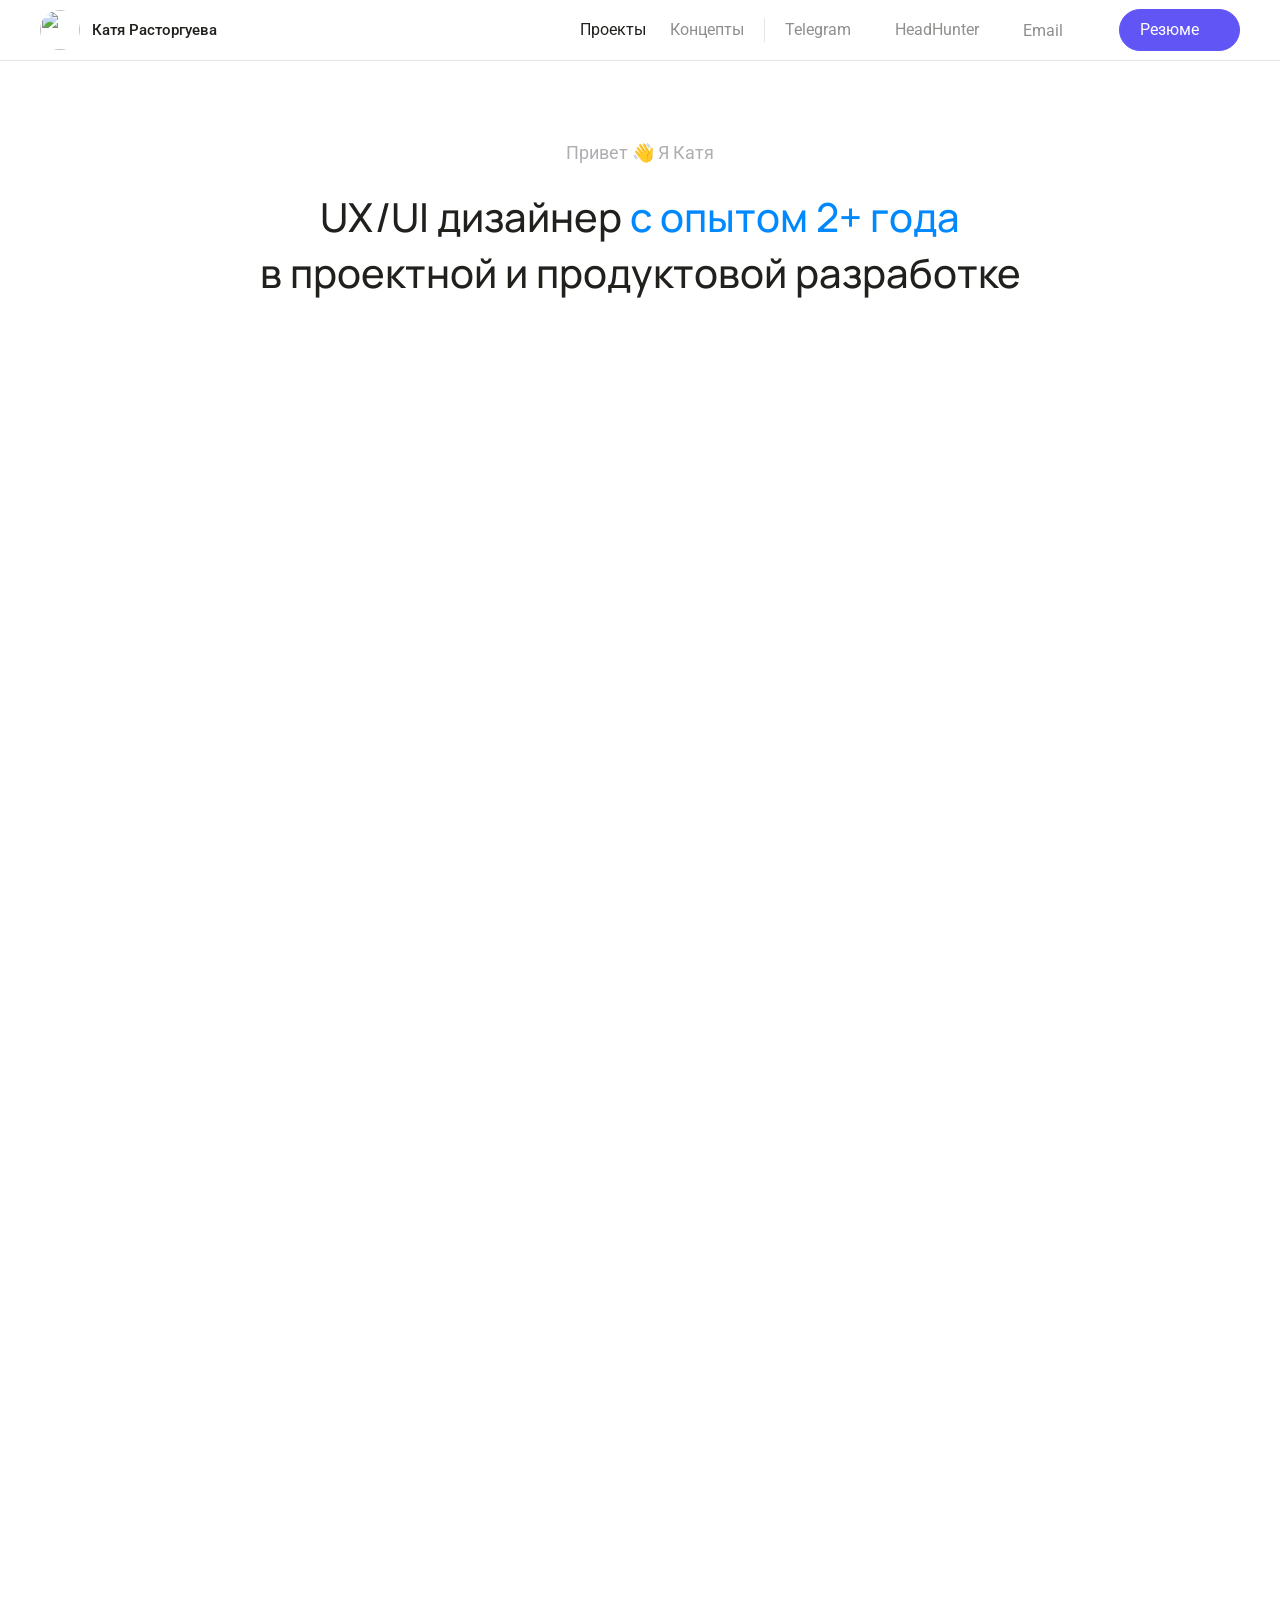
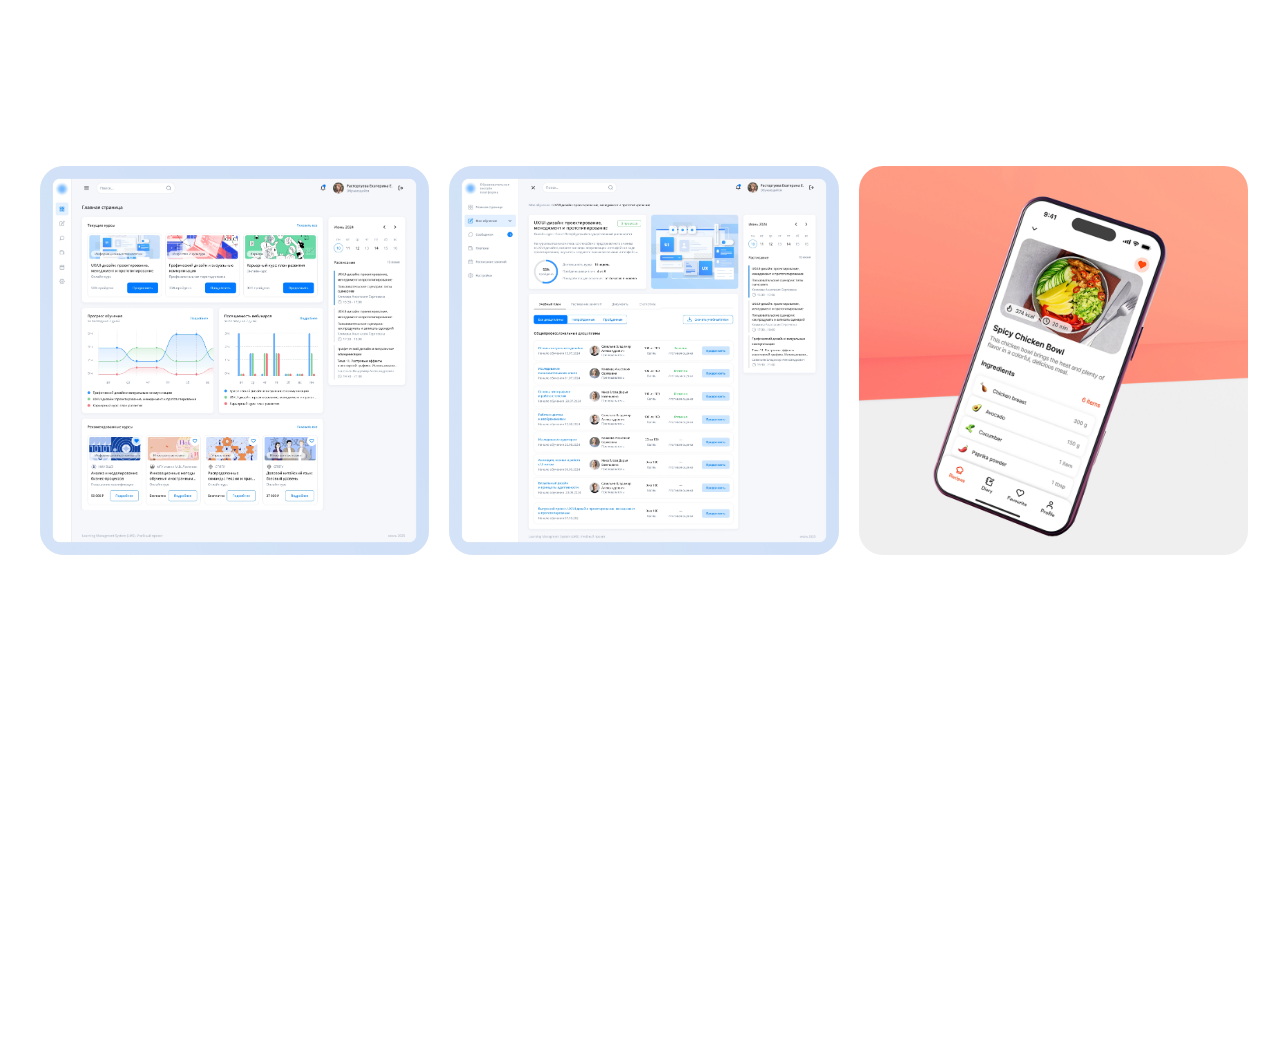
==== commit ba63b3ba: "Правки 18:00" ====
--- a/index.html
+++ b/index.html
@@ -133,9 +133,6 @@
     <div class="contact reveal">
       <div class="contact__intro">
         <h2 class="contact__title">Открыта к сотрудничеству <span>и буду рада пообщаться</span></h2>
-        <a class="button" href="assets/rastorgueva-ekaterina-cv.pdf" target="_blank" rel="noopener">
-          Резюме <img class="button__icon" src="assets/icons/arrow-white.svg" width="16" height="16" alt="">
-        </a>
       </div>
 
       <ul class="contact__list">
--- a/styles.css
+++ b/styles.css
@@ -159,7 +159,7 @@
   border-radius: 25px;
   background: var(--black);
   color: var(--white);
-  font-weight: 500;
+  font-weight: 400;
   font-size: 16px;
   line-height: 20px;
   white-space: nowrap;
@@ -360,14 +360,19 @@
 .case__info {
   display: flex;
   flex-direction: column;
-  gap: 8px;
+}
+.case__title {
+  margin-top: 6px;
+}
+.case__text {
+  margin-top: 8px;
 }
 
 /* Pills: the first tag (the domain) is highlighted */
 .case__tags {
   display: flex;
   flex-wrap: wrap;
-  gap: 4px;
+  gap: 3px;
   font-weight: 500;
   font-size: 13px;
   line-height: 16px;
@@ -377,26 +382,31 @@
 .case__tags span {
   padding: 4px 8px;
   border-radius: 6px;
-  background: #eef1f5;
-  color: #8e8e93;
+  background: #F2F3F4;
+  color: var(--gray);
 }
 
 .case__title {
-  margin: 0;
+  margin-top: 8px;
+  margin-bottom: 0;
   font-family: var(--font-display);
   font-weight: 500;
   font-size: 24px;
-  line-height: 40px;
+  line-height: 32px;
   letter-spacing: -0.16px;
+  transition: color 0.2s ease;
+}
+
+a.case:hover .case__title { color: var(--gray);
   color: var(--black);
   transition: color 0.3s ease;
 }
 
 .case__text {
-  margin-top: 2px;
+  margin-top: 10px;
   font-size: 16px;
   line-height: 22px;
-  color: var(--gray-3);
+  color: var(--gray);
 }
 
 a.case { cursor: pointer; }
@@ -407,10 +417,10 @@
 /* ---------- Concepts ---------- */
 .concepts__track {
   display: flex;
-  gap: 16px;
+  gap: 20px;
   margin-inline: calc(50% - 50vw);
   padding-inline: calc(50vw - 50%);
-  scroll-padding-inline: max(var(--gutter), (100vw - 2000px) / 2);
+  scroll-padding-inline: max(var(--gutter), (100vw - 1900px) / 2);
   padding-block: 24px;
   margin-block: -24px;
   overflow-x: auto;
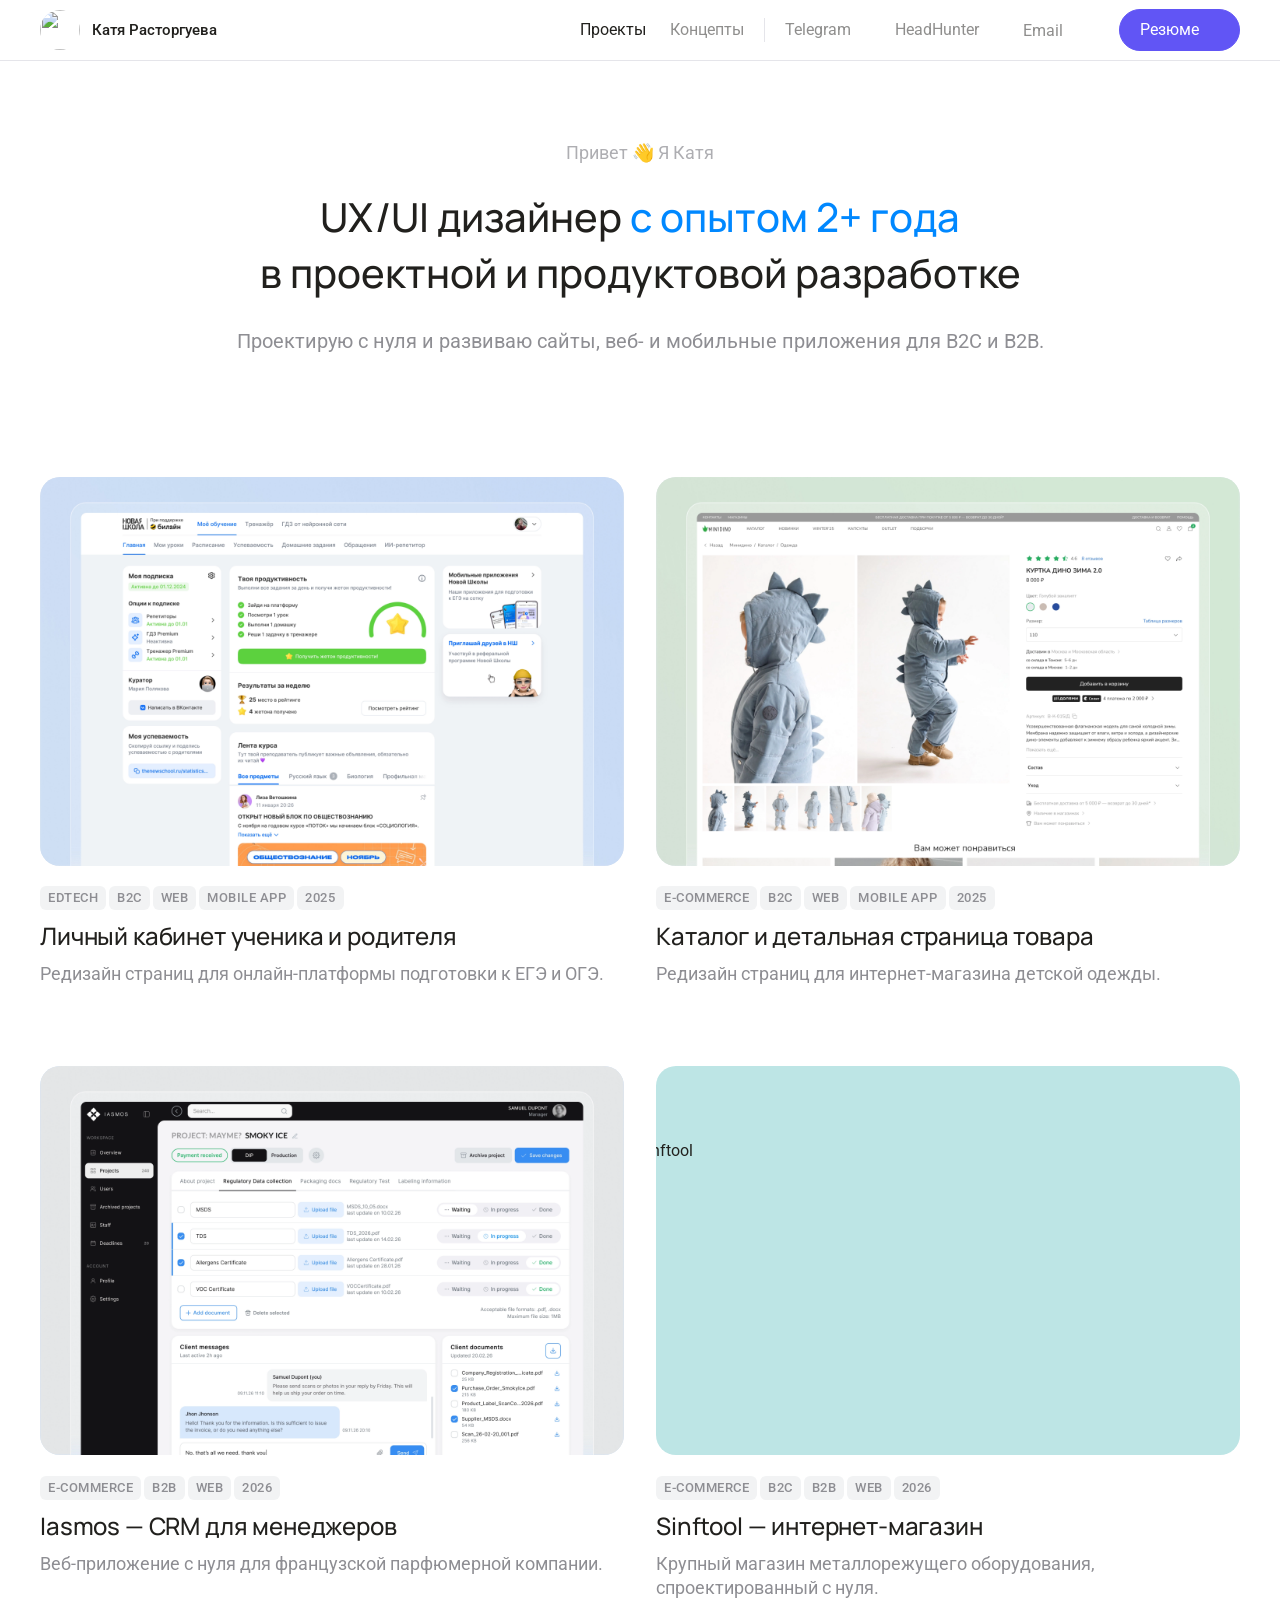
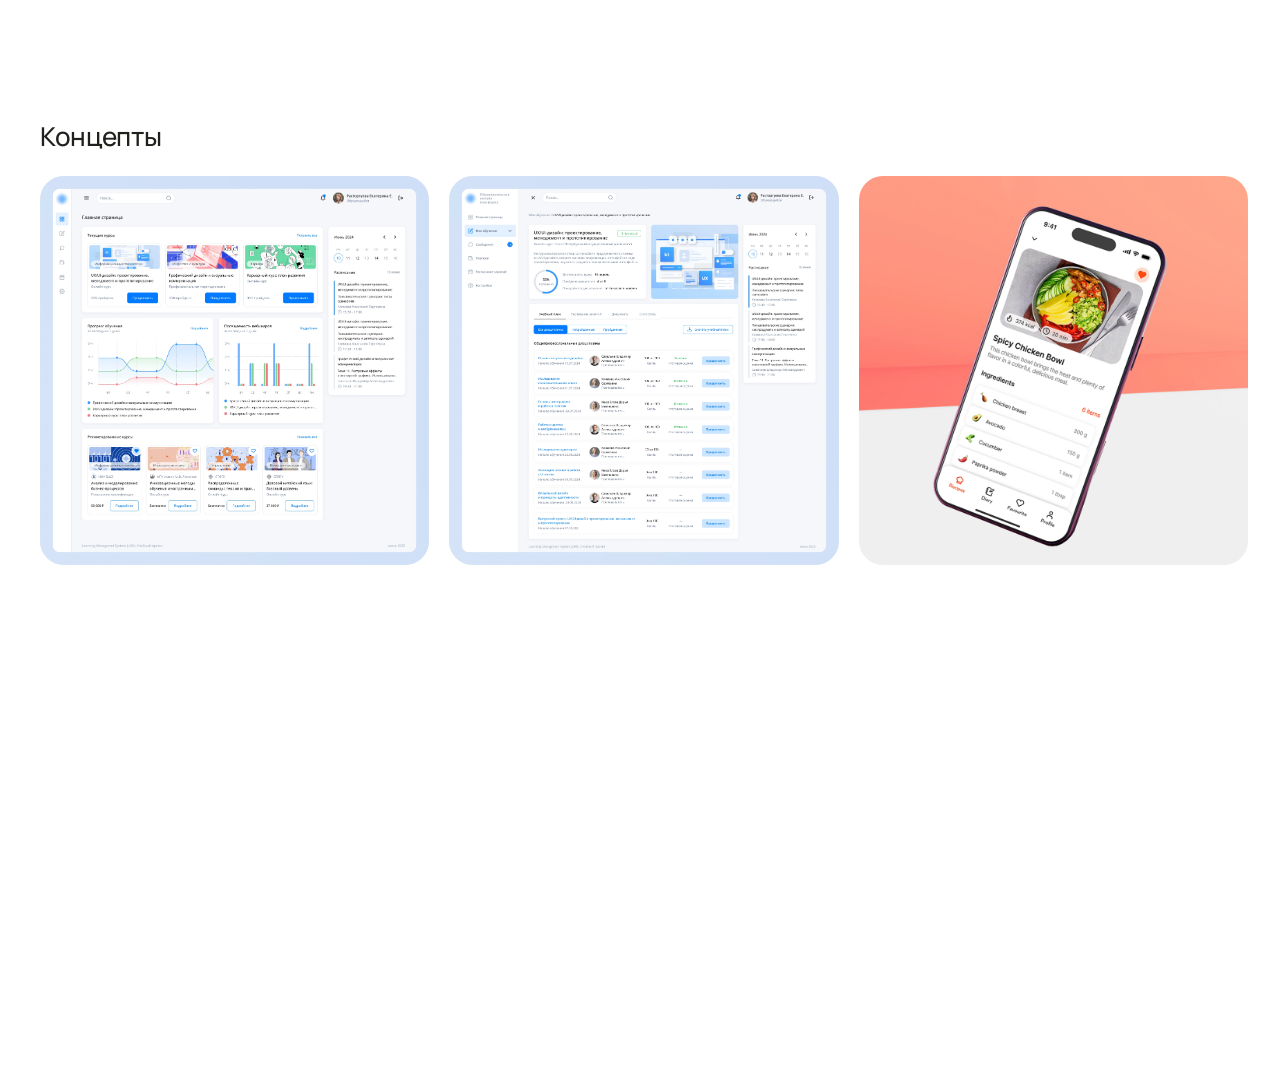
==== commit 0286eb74: "Правки" ====
--- a/index.html
+++ b/index.html
@@ -80,8 +80,8 @@
           </div>
           <div class="case__info">
             <p class="case__tags"><span>E-commerce</span><span>B2C</span><span>Web</span><span>Mobile App</span><span>2025</span></p>
-            <h3 class="case__title">Minidino — редизайн страниц продаж</h3>
-            <p class="case__text">Интернет-магазин детской одежды с 15 магазинами и охватом 7&nbsp;млн+.</p>
+            <h3 class="case__title">Каталог и детальная страница товара</h3>
+            <p class="case__text">Редизайн страниц для интернет-магазина детской одежды.</p>
           </div>
         </a>
 
--- a/styles.css
+++ b/styles.css
@@ -279,11 +279,11 @@
 }
 
 /* ---------- Scroll reveal ---------- */
-.reveal {
+.page-home .reveal {
   opacity: 0;
   transition: opacity 0.9s ease var(--delay, 0ms);
 }
-.reveal.is-visible { opacity: 1; }
+.page-home .reveal.is-visible { opacity: 1; }
 
 /* ---------- Project cases ---------- */
 .projects {
@@ -332,6 +332,39 @@
   transition: transform 0.7s var(--ease-out);
 }
 .case__image:has(.case__cover)::after { display: none; }
+
+/* Detail page: full-width cover image */
+.case-hero {
+  position: relative;
+  border-radius: 20px;
+  overflow: hidden;
+}
+.case--detail .case__image {
+  border-radius: 20px;
+  cursor: default;
+}
+.case--detail .case__cover {
+  transition: none;
+}
+
+/* Back button */
+.case-hero__back {
+  position: absolute;
+  left: 0;
+  bottom: 0;
+  display: grid;
+  place-items: center;
+  width: 60px;
+  height: 60px;
+  border-top-right-radius: 20px;
+  background: var(--bg);
+}
+.case-hero__back > img:first-child { transition: transform 0.3s var(--ease-out); }
+.case-hero__back:hover > img:first-child { transform: translateX(-4px); }
+.case-hero__back:focus-visible { outline: 2px solid var(--accent); outline-offset: -4px; }
+.case-hero__corner { position: absolute; }
+.case-hero__corner--top { left: 0; bottom: 100%; }
+.case-hero__corner--right { left: 100%; bottom: 0; }
 
 /* The 700×520 box the mockup crops were measured in, centered at the bottom:
    as wide as the cover, but never taller than 80% of it */
@@ -387,7 +420,7 @@
 }
 
 .case__title {
-  margin-top: 8px;
+  margin-top: 10px;
   margin-bottom: 0;
   font-family: var(--font-display);
   font-weight: 500;
@@ -404,14 +437,14 @@
 
 .case__text {
   margin-top: 10px;
-  font-size: 16px;
-  line-height: 22px;
+  font-size: 18px;
+  line-height: 24px;
   color: var(--gray);
 }
 
 a.case { cursor: pointer; }
 a.case:hover .case__mockup { transform: translateY(-6px) scale(1.01); }
-a.case:hover .case__cover { transform: scale(1.015); }
+a.case:not(.case--detail):hover .case__cover { transform: scale(1.015); }
 .case:focus-visible { outline: 2px solid var(--accent); outline-offset: 6px; border-radius: 24px; }
 
 /* ---------- Concepts ---------- */
@@ -462,72 +495,43 @@
 
 /* ---------- Case page ---------- */
 .case-page {
-  padding: 40px var(--gutter) 140px;
+  padding: 40px var(--gutter) 100px;
   max-width: 1000px;
   margin-inline: auto;
 }
 
-/* Hero */
-.case-hero {
-  position: relative;
-  aspect-ratio: 1500 / 1000;
-  border-radius: 24px;
-  overflow: hidden;
-}
-.case-hero__cover {
-  display: block;
-  width: 100%;
-  height: 100%;
-  object-fit: cover;
-}
-
-/* Back button sits in a notch cut out of the hero's bottom-left corner */
-.case-hero__back {
-  position: absolute;
-  left: 0;
-  bottom: 0;
-  display: grid;
-  place-items: center;
-  width: 60px;
-  height: 60px;
-  border-top-right-radius: 24px;
-  background: var(--bg);
-}
-.case-hero__back > img:first-child { transition: transform 0.3s var(--ease-out); }
-.case-hero__back:hover > img:first-child { transform: translateX(-4px); }
-.case-hero__back:focus-visible { outline: 2px solid var(--accent); outline-offset: -4px; }
-.case-hero__corner { position: absolute; }
-.case-hero__corner--top { left: 0; bottom: 100%; }
-.case-hero__corner--right { left: 100%; bottom: 0; }
-
 /* Two-column text rows: 400px aside + content */
 .case-row {
   display: flex;
-  gap: 40px;
+  gap: 32px;
   align-items: flex-start;
+  flex-direction:column;
   padding-bottom: 80px;
 }
-.case-row--intro { padding: 80px 0 120px; }
+.case-row--intro { padding: 32px 0 60px; }
 
 .case-row__aside {
   display: flex;
   flex-direction: column;
-  gap: 24px;
-  flex: 0 0 400px;
+  gap: 16px;
 }
 .case-row__body {
   display: flex;
   flex-direction: column;
-  gap: 24px;
-  flex: 1;
-  min-width: 0;
+  gap: 32px;
+}
+
+.case-block {
+  display: flex;
+  flex-direction: column;
+  gap: 16px;
 }
 
 .case-intro__title {
   font-family: var(--font-display);
   font-weight: 500;
-  font-size: 42px;
-  line-height: 42px;
+  font-size: 36px;
+  line-height: 48px;
 }
 .case-intro__title--long { line-height: 50px; }
 .case-intro__link {
@@ -556,8 +560,10 @@
 .case-row__body h3 {
   margin: 0;
   font-weight: 500;
-  font-size: 20px;
-  line-height: 32px;
+  font-size: 16px;
+  line-height: 24px;
+  color: #a5a9b5;
+  text-transform: uppercase;
 }
 
 .case-text {
@@ -572,28 +578,51 @@
   list-style: disc;
 }
 
+.case-text .case-problems {
+  display: grid;
+  grid-template-columns: 1fr 1fr;
+  gap: 4px;
+  list-style: none;
+  padding: 16px 0 0 0;
+  margin: 0;
+}
+.case-problems li {
+  padding: 48px 24px;
+  border-radius: 32px;
+  background: #EEF3F9;
+  color: var(--gray-3);
+  font-size: 16px;
+  line-height: 24px;
+}
+
 /* Screenshots */
 .case-gallery {
   display: flex;
   flex-direction: column;
   gap: 20px;
-  padding-bottom: 100px;
 }
 .case-gallery--last { padding-bottom: 0; }
 .case-gallery__pair {
   display: grid;
   grid-template-columns: repeat(2, 1fr);
-  gap: 20px;
+  gap: 10px;
+}
+
+.image-3-2 {
+  aspect-ratio: 3 / 2 !important;
+}
+
+.case-shot:has(.image-3-2) {
+  aspect-ratio: 3 / 2 !important;
 }
 
 .case-shot {
   display: block;
   width: 100%;
-  aspect-ratio: var(--ratio, 1 / 1);
   padding: 0;
   border: 0;
   overflow: hidden;
-  border-radius: 20px;
+  border-radius: 24px;
   background: var(--gray-2);
   cursor: zoom-in;
 }
@@ -931,10 +960,41 @@
   .case-row--intro { padding: 56px 0 80px; }
 }
 
+/* ---------- Achievements ---------- */
+.achievements {
+  display: grid;
+  grid-template-columns: 1fr 1fr;
+  gap: 4px;
+}
+.achievements__item {
+  position: relative;
+  padding: 48px 32px;
+  border-radius: 32px;
+  background: #F2F3F4 url(assets/case-1/background.png) center/cover no-repeat;
+  overflow: hidden;
+}
+.achievements__value {
+  margin: 0;
+  font-family: var(--font-display);
+  font-weight: 500;
+  font-size: 36px;
+  line-height: 45px;
+  color: var(--white);
+  display: -webkit-box;
+  -webkit-line-clamp: 2;
+  -webkit-box-orient: vertical;
+  overflow: hidden;
+  height: 2.5em;
+}
+.achievements__desc {
+  margin-top: 24px;
+  font-size: 18px;
+  line-height: 24px;
+  color: rgba(255, 255, 255, 0.7);
+}
+
 @media (max-width: 720px) {
   .case-page { padding-top: 16px; padding-bottom: 80px; }
-  .case-hero__back { width: 48px; height: 48px; border-top-right-radius: 18px; }
-  .case-hero__corner { width: 10px; height: 10px; }
   .case-row { padding-bottom: 56px; }
   .case-row--intro { padding: 40px 0 64px; }
   .case-row__aside { gap: 12px; }
@@ -947,8 +1007,14 @@
   .case-gallery { gap: 12px; padding-bottom: 64px; }
   .case-gallery__pair { grid-template-columns: 1fr; gap: 12px; }
   .case-shot, .case-shot--wide { border-radius: 16px; }
+  .case-problems { grid-template-columns: 1fr; }
 
   :root { --gutter: 16px; }
+  .achievements { gap: 12px; padding: 56px 0 80px; }
+  .achievements__item { padding: 24px; }
+  .achievements__value { font-size: 34px; line-height: 42px; }
+  .achievements__desc { font-size: 15px; line-height: 20px; }
+
   .header__inner { gap: 12px; }
   .menu { width: calc(100% - var(--gutter) * 2); }
   .button { padding: 12px 20px 12px 24px; }
@@ -1003,7 +1069,6 @@
     transition-duration: 0.01ms !important;
     transition-delay: 0s !important;
   }
-  .case-hero__mockup img { animation: none; }
   .reveal,
   .case__mockup img { opacity: 1; transform: none; }
   .footer__signature > img:first-child { clip-path: none; }
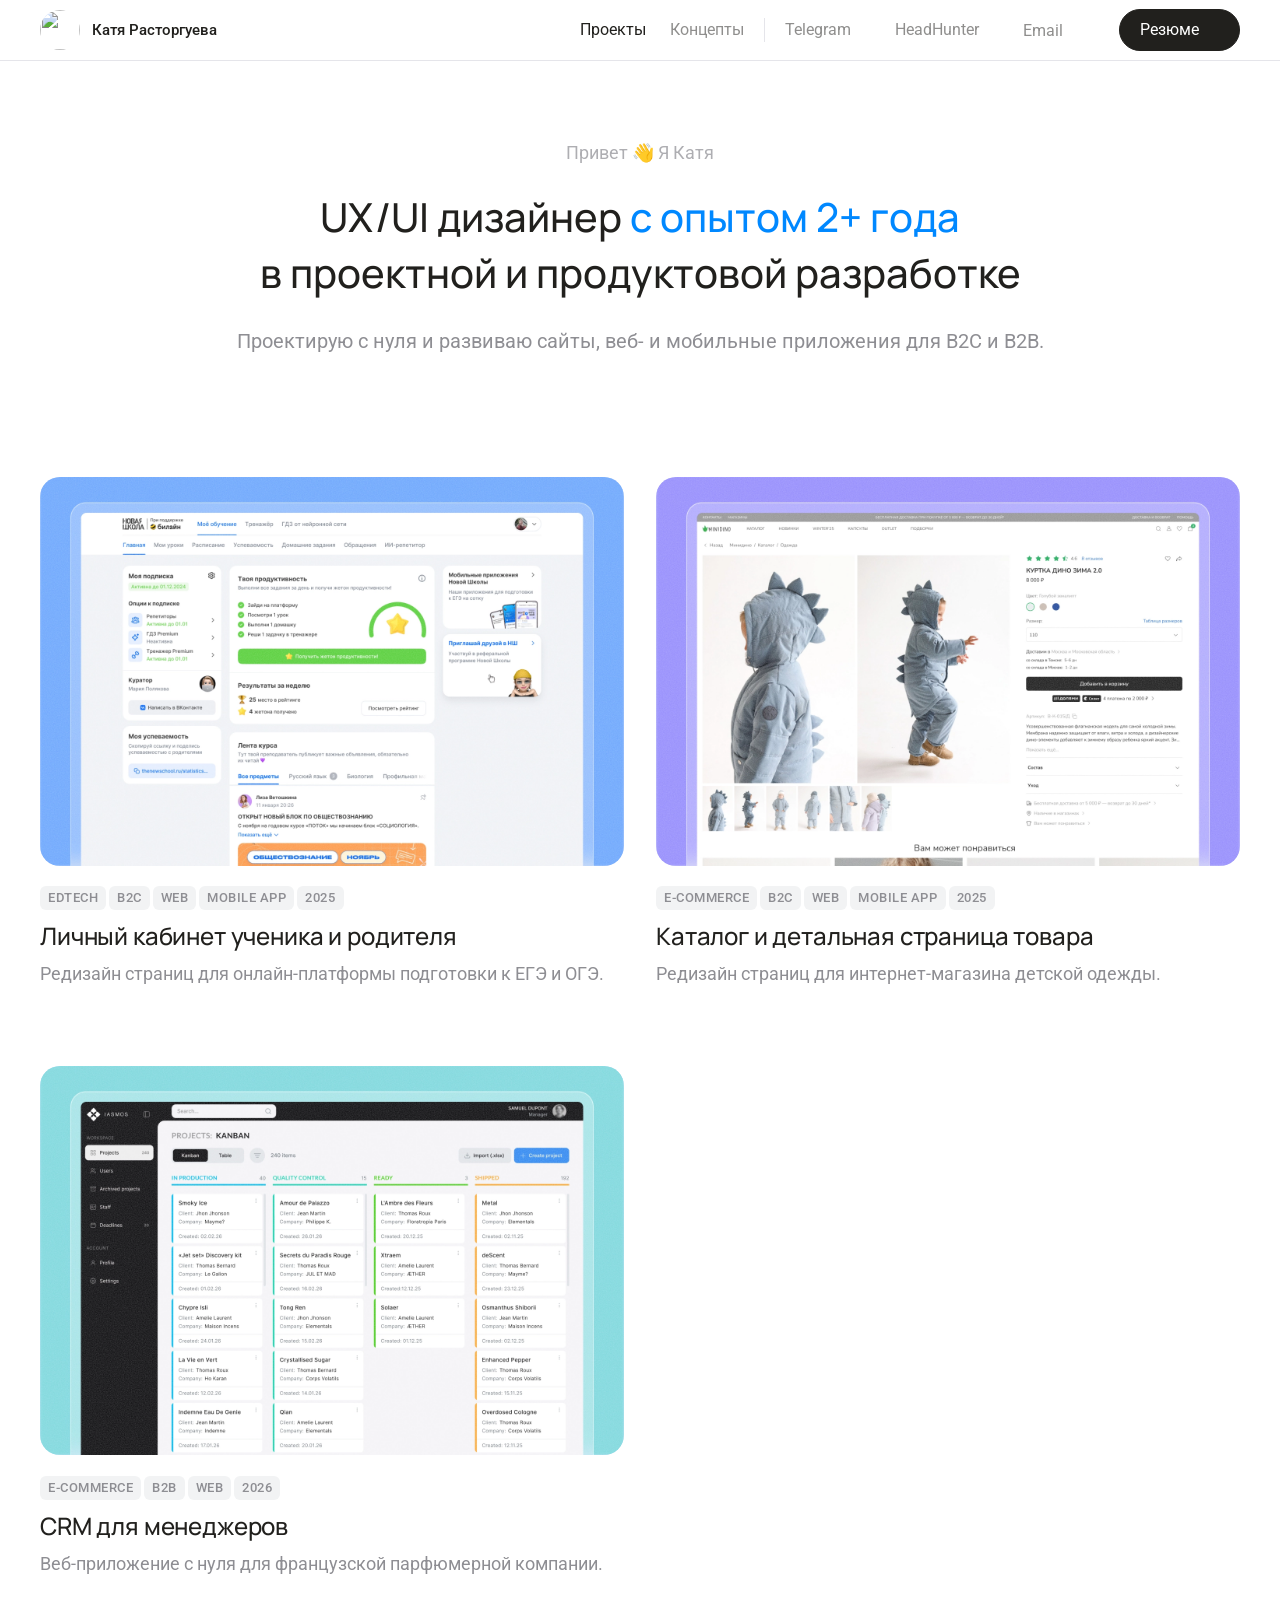
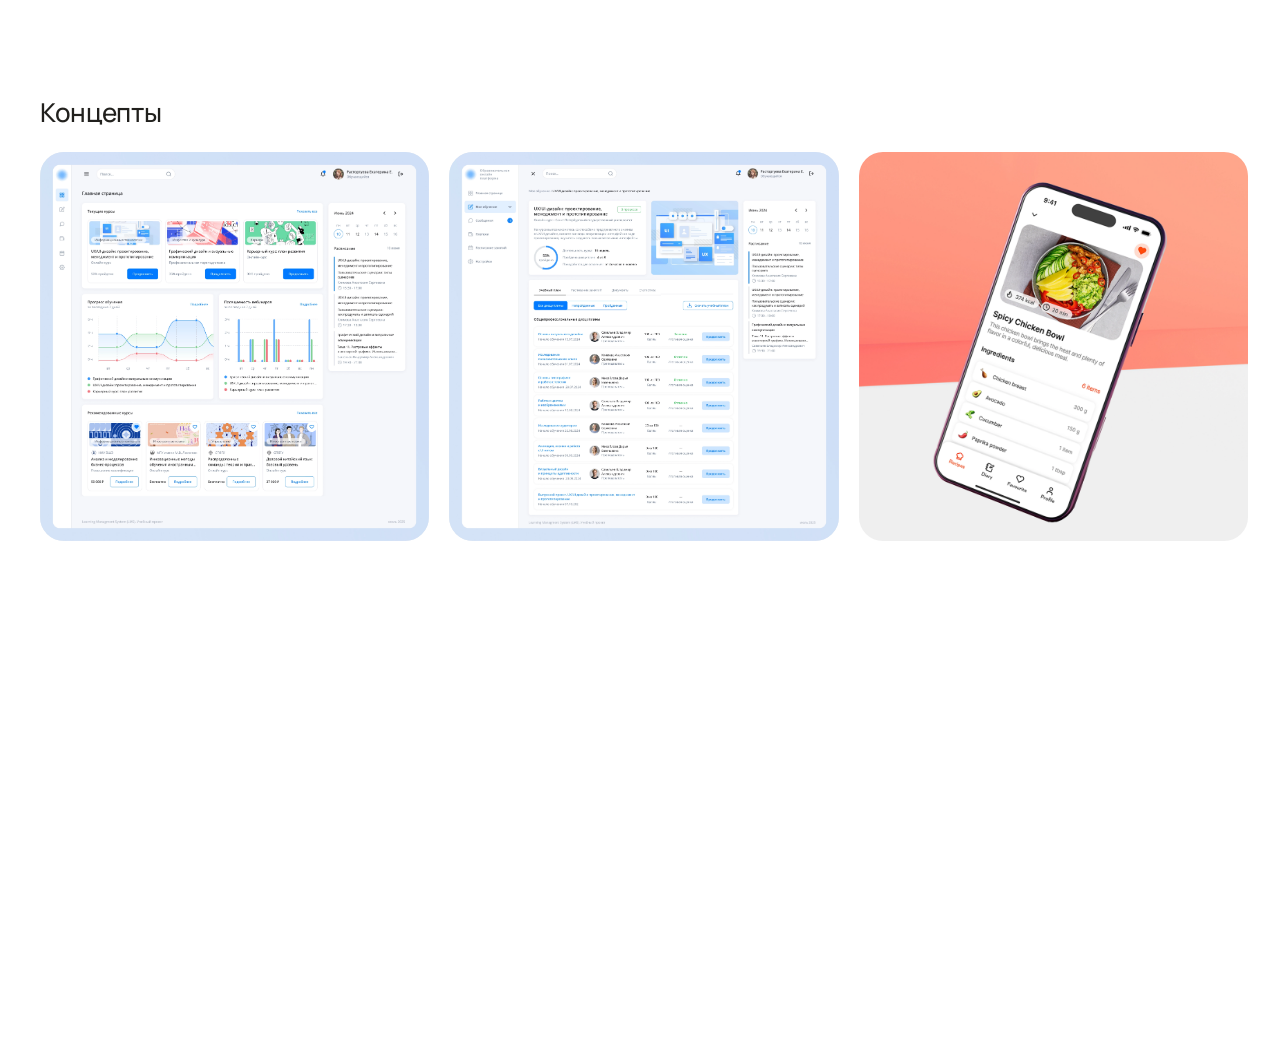
==== commit 5197143e: "Правки" ====
--- a/index.html
+++ b/index.html
@@ -93,21 +93,8 @@
           </div>
           <div class="case__info">
             <p class="case__tags"><span>E-commerce</span><span>B2B</span><span>Web</span><span>2026</span></p>
-            <h3 class="case__title">Iasmos — CRM для менеджеров</h3>
+            <h3 class="case__title">CRM для менеджеров</h3>
             <p class="case__text">Веб-приложение с нуля для французской парфюмерной компании.</p>
-          </div>
-        </a>
-
-        <a class="case reveal" href="case-sinftool.html" style="--delay: 120ms; --case-bg: #BDE5E5; --mock-w: 220.42%; --mock-h: 112.5%; --mock-l: -75.35%; --mock-t: -0.96%">
-          <div class="case__image">
-            <div class="case__mockup">
-              <img src="assets/img/card-3-mockup.webp" alt="Макет интернет-магазина Sinftool" loading="lazy">
-            </div>
-          </div>
-          <div class="case__info">
-            <p class="case__tags"><span>E-commerce</span><span>B2C</span><span>B2B</span><span>Web</span><span>2026</span></p>
-            <h3 class="case__title">Sinftool — интернет-магазин</h3>
-            <p class="case__text">Крупный магазин металлорежущего оборудования, спроектированный с нуля.</p>
           </div>
         </a>
       </div>
--- a/styles.css
+++ b/styles.css
@@ -194,8 +194,8 @@
 .page-case .button {
   gap: 8px;
   padding: 10px 16px 10px 20px;
-  border-color: var(--indigo);
-  background: var(--indigo);
+  border-color: var(--black);
+  background: var(--black);
 }
 
 @media (min-width: 1101px) {
@@ -968,10 +968,13 @@
 }
 .achievements__item {
   position: relative;
-  padding: 48px 32px;
-  border-radius: 32px;
+  padding: 32px;
+  border-radius: 20px;
   background: #F2F3F4 url(assets/case-1/background.png) center/cover no-repeat;
   overflow: hidden;
+}
+.page-case--minidino .achievements__item {
+  background: #F2F3F4 url(assets/case-2/background.png) center/cover no-repeat;
 }
 .achievements__value {
   margin: 0;
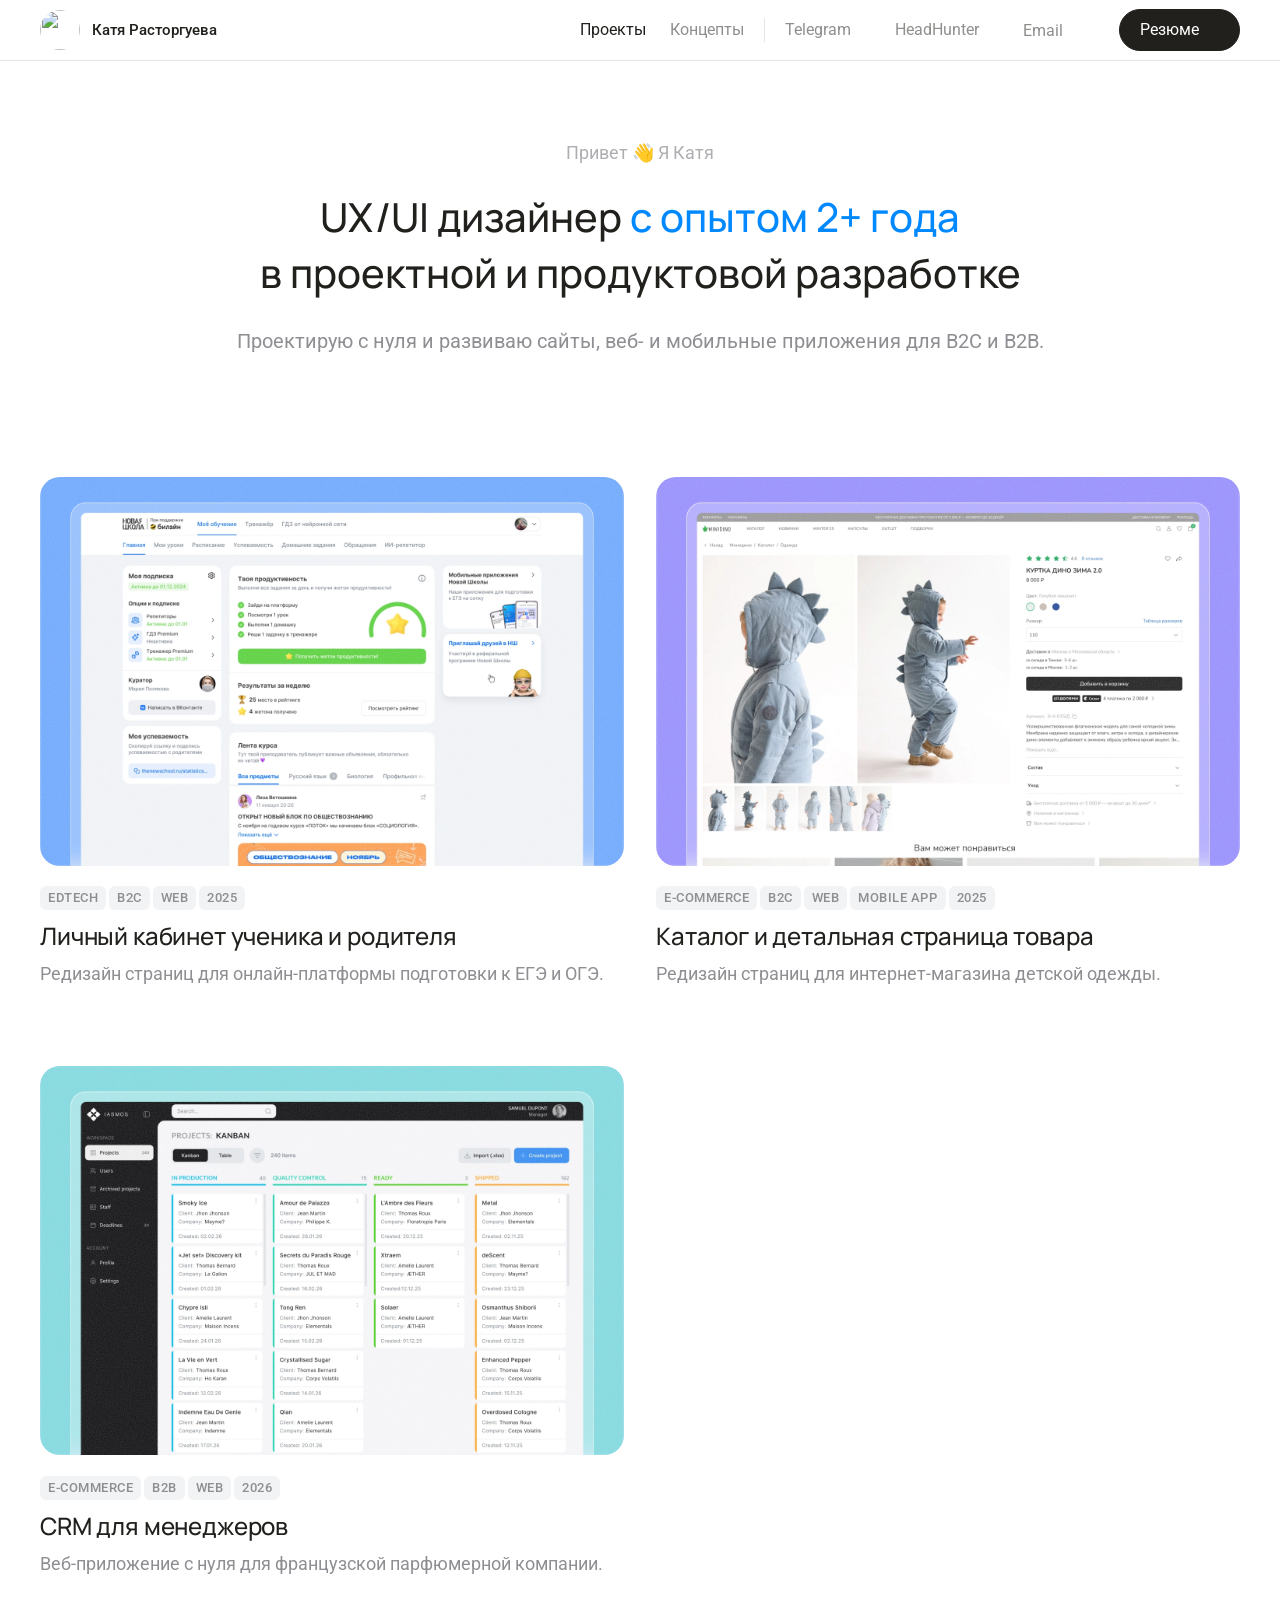
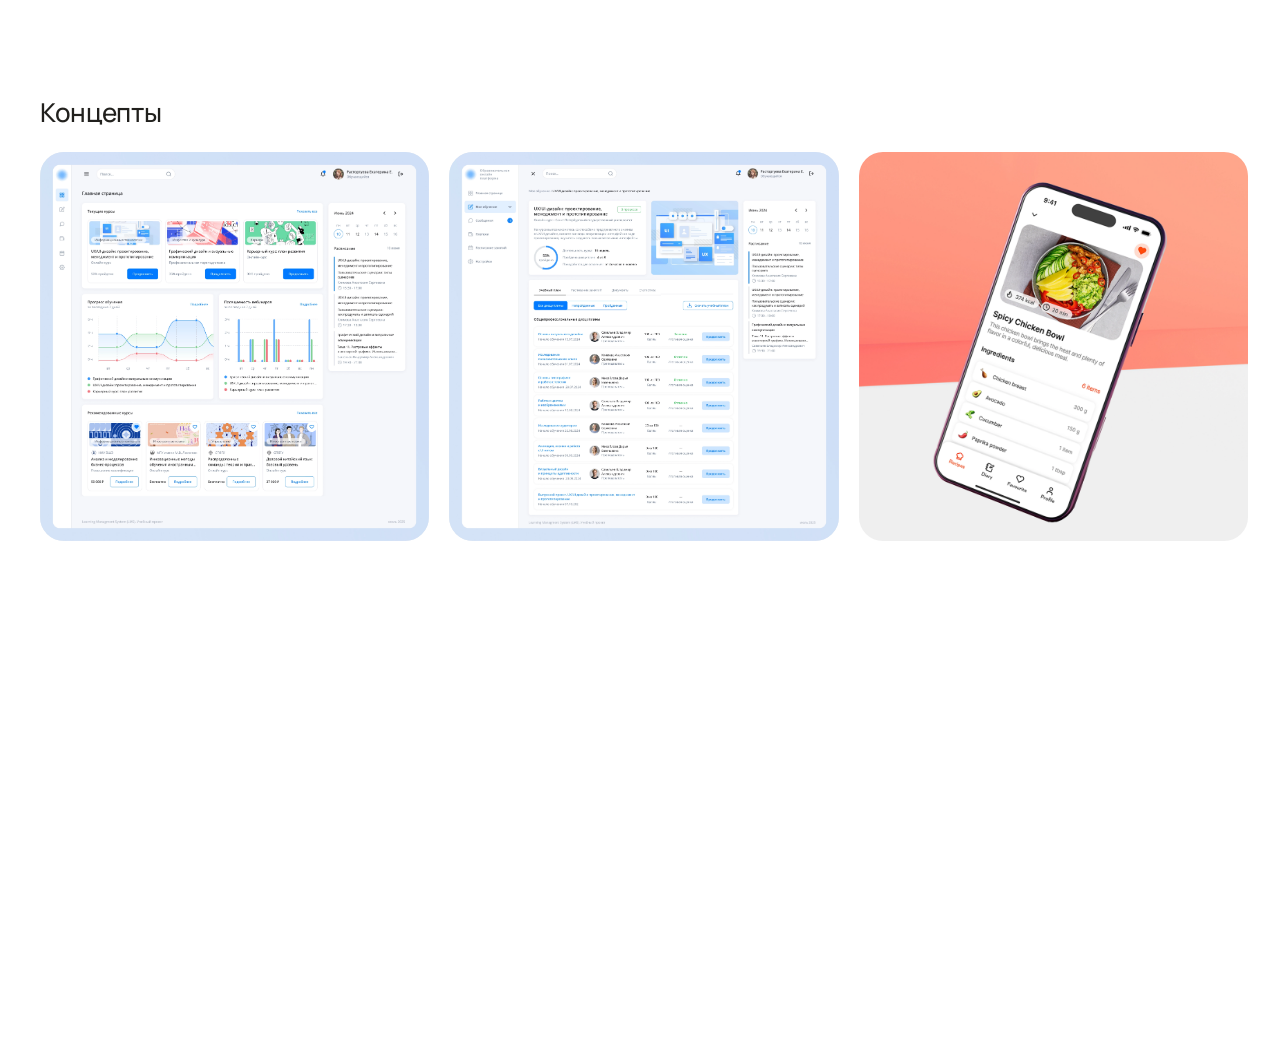
==== commit 84defed1: "Правки" ====
--- a/index.html
+++ b/index.html
@@ -68,7 +68,7 @@
             <img class="case__cover" src="assets/img/card-1-cover.webp" width="1500" height="1000" alt="Макет личного кабинета Новой школы" loading="lazy">
           </div>
           <div class="case__info">
-            <p class="case__tags"><span>EdTech</span><span>B2C</span><span>Web</span><span>Mobile App</span><span>2025</span></p>
+            <p class="case__tags"><span>EdTech</span><span>B2C</span><span>Web</span><span>2025</span></p>
             <h3 class="case__title">Личный кабинет ученика и родителя</h3>
             <p class="case__text">Редизайн страниц для онлайн-платформы подготовки к ЕГЭ и ОГЭ.</p>
           </div>
